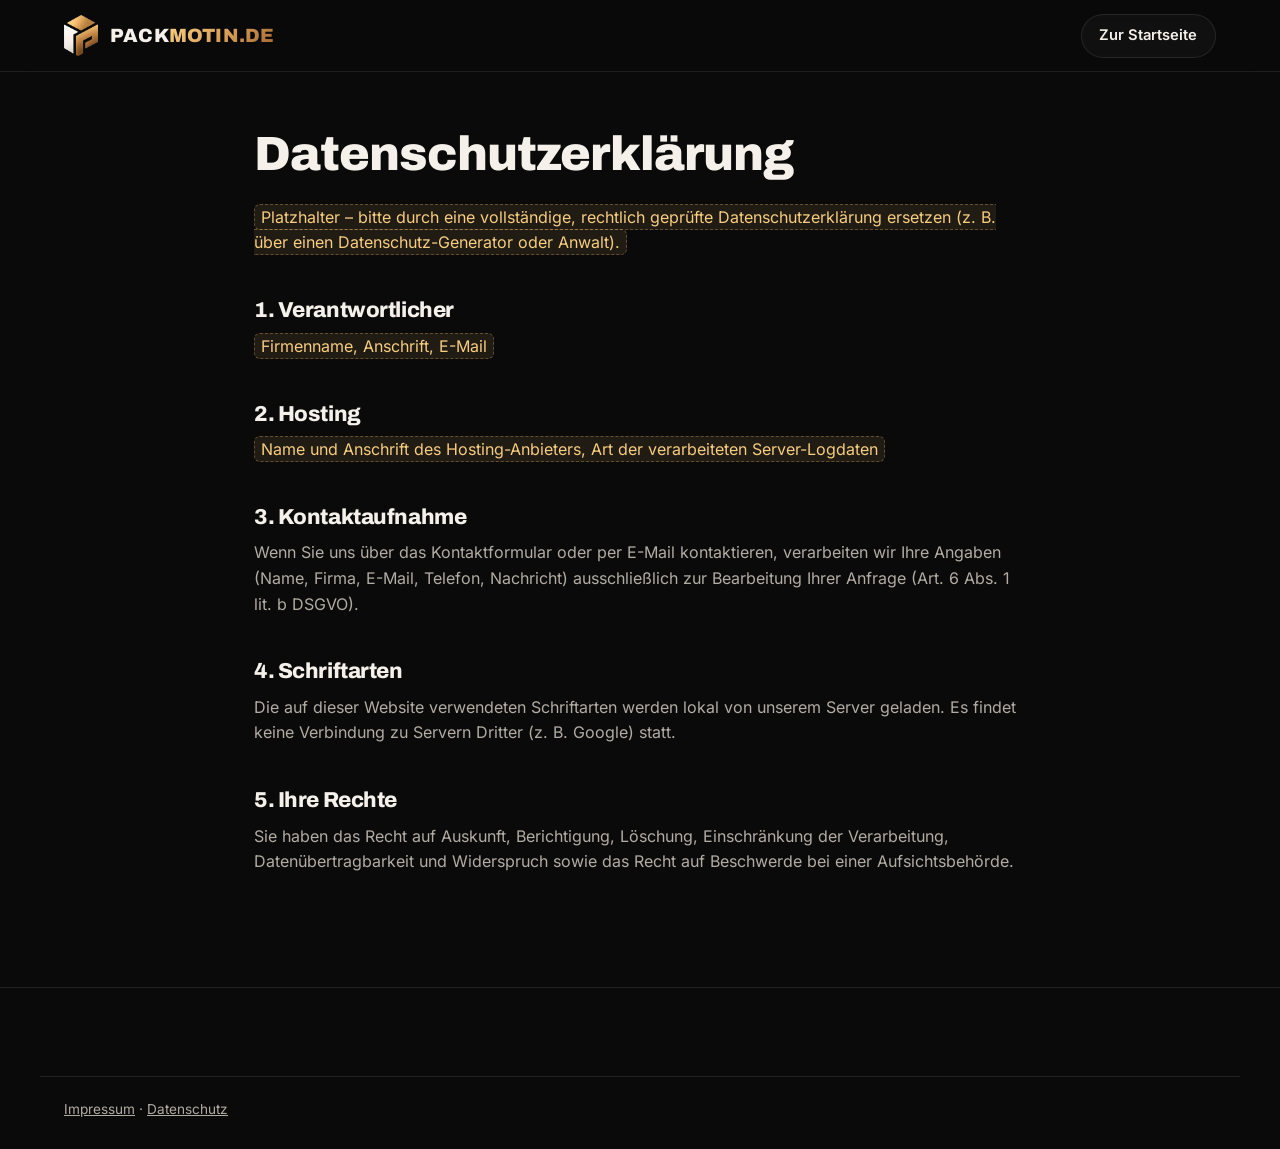
==== datenschutz.html @ b54af782 "Add Packmotin website Static one-page site (HTML/CSS/JS) in the brand's black and gold look: hero, s" ====
<!doctype html>
<html lang="de">
<head>
  <meta charset="utf-8">
  <meta name="viewport" content="width=device-width, initial-scale=1">
  <title>Datenschutz – Packmotin</title>
  <meta name="robots" content="noindex">
  <link rel="icon" type="image/png" href="assets/favicon.png">
  <link rel="stylesheet" href="styles.css">
</head>
<body>
  <header class="site-header scrolled">
    <div class="container header-inner">
      <a class="brand" href="index.html" aria-label="Packmotin – zur Startseite">
        <img src="assets/logo-mark.png" alt="" width="34" height="41">
        <span class="brand-text"><span class="brand-pack">PACK</span><span class="brand-motin">MOTIN.DE</span></span>
      </a>
      <a class="btn btn-ghost btn-sm" href="index.html">Zur Startseite</a>
    </div>
  </header>
  <main class="legal">
    <div class="container narrow">
      <h1>Datenschutzerklärung</h1>
      <p><span class="todo">Platzhalter – bitte durch eine vollständige, rechtlich geprüfte Datenschutzerklärung ersetzen (z.&nbsp;B. über einen Datenschutz-Generator oder Anwalt).</span></p>
      <h2>1. Verantwortlicher</h2>
      <p><span class="todo">Firmenname, Anschrift, E-Mail</span></p>
      <h2>2. Hosting</h2>
      <p><span class="todo">Name und Anschrift des Hosting-Anbieters, Art der verarbeiteten Server-Logdaten</span></p>
      <h2>3. Kontaktaufnahme</h2>
      <p>Wenn Sie uns über das Kontaktformular oder per E-Mail kontaktieren, verarbeiten wir Ihre Angaben (Name, Firma, E-Mail, Telefon, Nachricht) ausschließlich zur Bearbeitung Ihrer Anfrage (Art. 6 Abs. 1 lit. b DSGVO).</p>
      <h2>4. Schriftarten</h2>
      <p>Die auf dieser Website verwendeten Schriftarten werden lokal von unserem Server geladen. Es findet keine Verbindung zu Servern Dritter (z.&nbsp;B. Google) statt.</p>
      <h2>5. Ihre Rechte</h2>
      <p>Sie haben das Recht auf Auskunft, Berichtigung, Löschung, Einschränkung der Verarbeitung, Datenübertragbarkeit und Widerspruch sowie das Recht auf Beschwerde bei einer Aufsichtsbehörde.</p>
    </div>
  </main>
  <footer class="site-footer">
    <div class="container footer-bottom">
      <p><a href="impressum.html">Impressum</a> · <a href="datenschutz.html">Datenschutz</a></p>
    </div>
  </footer>
</body>
</html>
---- styles.css ----
/* Fonts (self-hosted, SIL OFL) */
@font-face {
  font-family: "Archivo";
  font-style: normal;
  font-weight: 100 900;
  font-display: swap;
  src: url("assets/fonts/archivo-latin-wght-normal.woff2") format("woff2-variations");
  unicode-range: U+0000-00FF, U+0131, U+0152-0153, U+02BB-02BC, U+02C6, U+02DA, U+02DC, U+0304, U+0308, U+0329, U+2000-206F, U+20AC, U+2122, U+2191, U+2193, U+2212, U+2215, U+FEFF, U+FFFD;
}
@font-face {
  font-family: "Archivo";
  font-style: normal;
  font-weight: 100 900;
  font-display: swap;
  src: url("assets/fonts/archivo-latin-ext-wght-normal.woff2") format("woff2-variations");
  unicode-range: U+0100-02BA, U+02BD-02C5, U+02C7-02CC, U+02CE-02D7, U+02DD-02FF, U+0304, U+0308, U+0329, U+1D00-1DBF, U+1E00-1E9F, U+1EF2-1EFF, U+2020, U+20A0-20AB, U+20AD-20C0, U+2113, U+2C60-2C7F, U+A720-A7FF;
}
@font-face {
  font-family: "Inter";
  font-style: normal;
  font-weight: 100 900;
  font-display: swap;
  src: url("assets/fonts/inter-latin-wght-normal.woff2") format("woff2-variations");
  unicode-range: U+0000-00FF, U+0131, U+0152-0153, U+02BB-02BC, U+02C6, U+02DA, U+02DC, U+0304, U+0308, U+0329, U+2000-206F, U+20AC, U+2122, U+2191, U+2193, U+2212, U+2215, U+FEFF, U+FFFD;
}
@font-face {
  font-family: "Inter";
  font-style: normal;
  font-weight: 100 900;
  font-display: swap;
  src: url("assets/fonts/inter-latin-ext-wght-normal.woff2") format("woff2-variations");
  unicode-range: U+0100-02BA, U+02BD-02C5, U+02C7-02CC, U+02CE-02D7, U+02DD-02FF, U+0304, U+0308, U+0329, U+1D00-1DBF, U+1E00-1E9F, U+1EF2-1EFF, U+2020, U+20A0-20AB, U+20AD-20C0, U+2113, U+2C60-2C7F, U+A720-A7FF;
}

/* Tokens */
:root {
  color-scheme: dark;
  --bg: #0a0a0a;
  --bg-alt: #110f0d;
  --surface: #171411;
  --surface-2: #1f1b17;
  --border: rgba(255, 255, 255, 0.09);
  --border-strong: rgba(232, 176, 104, 0.35);
  --text: #f5f1ea;
  --muted: #b3aca3;
  --gold-1: #f7cd80;
  --gold-2: #dca35c;
  --gold-3: #a8692f;
  --gold: #e3ab63;
  --gold-gradient: linear-gradient(135deg, var(--gold-1) 0%, var(--gold-2) 48%, var(--gold-3) 100%);
  --on-gold: #140d05;
  --danger: #ff8a7a;
  --radius: 18px;
  --radius-sm: 12px;
  --shadow: 0 24px 60px -24px rgba(0, 0, 0, 0.8);
  --font-head: "Archivo", "Arial Black", system-ui, sans-serif;
  --font-body: "Inter", system-ui, -apple-system, "Segoe UI", Roboto, sans-serif;
  --ease: cubic-bezier(0.2, 0.7, 0.2, 1);
  --header-h: 72px;
}

/* Base */
*, *::before, *::after { box-sizing: border-box; }
html { scroll-behavior: smooth; scroll-padding-top: calc(var(--header-h) + 16px); -webkit-text-size-adjust: 100%; }
body {
  margin: 0;
  background: var(--bg);
  color: var(--text);
  font-family: var(--font-body);
  font-size: 1rem;
  line-height: 1.6;
  -webkit-font-smoothing: antialiased;
  overflow-x: hidden;
}
img { max-width: 100%; height: auto; display: block; }
a { color: inherit; }
h1, h2, h3 { font-family: var(--font-head); line-height: 1.1; margin: 0 0 0.5em; letter-spacing: -0.02em; text-wrap: balance; }
h1 { font-size: clamp(2.6rem, 6.4vw, 5rem); font-weight: 850; }
h2 { font-size: clamp(1.9rem, 4vw, 3rem); font-weight: 800; }
h3 { font-size: 1.2rem; font-weight: 700; letter-spacing: -0.01em; }
p { margin: 0 0 1em; }
:focus-visible { outline: 2px solid var(--gold-1); outline-offset: 3px; border-radius: 6px; }
::selection { background: var(--gold-2); color: var(--on-gold); }

.icon { width: 1.25em; height: 1.25em; fill: none; stroke: currentColor; stroke-width: 2; stroke-linecap: round; stroke-linejoin: round; flex-shrink: 0; }

.container { width: 100%; max-width: 1200px; margin: 0 auto; padding: 0 24px; }
.container.narrow { max-width: 820px; }
@media (max-width: 480px) { .container { padding: 0 16px; } }

.skip-link { position: absolute; left: 16px; top: -48px; z-index: 100; background: var(--gold); color: var(--on-gold); padding: 10px 16px; border-radius: 8px; font-weight: 600; text-decoration: none; transition: top 0.2s; }
.skip-link:focus { top: 12px; }

.gold-text { background: var(--gold-gradient); -webkit-background-clip: text; background-clip: text; color: transparent; }
.eyebrow { font-size: 0.8rem; font-weight: 600; text-transform: uppercase; letter-spacing: 0.22em; color: var(--gold); margin-bottom: 1rem; }

/* Buttons */
.btn {
  display: inline-flex; align-items: center; justify-content: center; gap: 0.55em;
  min-height: 48px; padding: 0 1.5rem; border-radius: 999px;
  font: 600 1rem/1 var(--font-body); text-decoration: none; cursor: pointer;
  border: 1px solid transparent;
  transition: transform 0.2s var(--ease), box-shadow 0.2s var(--ease), background-color 0.2s, border-color 0.2s;
}
.btn .icon { width: 1.1em; height: 1.1em; transition: transform 0.2s var(--ease); }
.btn:hover .icon { transform: translateX(3px); }
.btn-gold { background: var(--gold-gradient); color: var(--on-gold); box-shadow: 0 10px 30px -12px rgba(227, 171, 99, 0.65); }
.btn-gold:hover { transform: translateY(-2px); box-shadow: 0 16px 36px -12px rgba(227, 171, 99, 0.8); }
.btn-gold:active { transform: translateY(0); }
.btn-ghost { border-color: var(--border); color: var(--text); background: rgba(255, 255, 255, 0.03); }
.btn-ghost:hover { border-color: var(--border-strong); background: rgba(255, 255, 255, 0.06); }
.btn-sm { min-height: 44px; padding: 0 1.1rem; font-size: 0.92rem; }
.btn-block { width: 100%; }

/* Header */
.site-header {
  position: fixed; inset: 0 0 auto 0; z-index: 50; height: var(--header-h);
  transition: background-color 0.3s, border-color 0.3s, backdrop-filter 0.3s;
  border-bottom: 1px solid transparent;
}
.site-header.scrolled { background: rgba(10, 10, 10, 0.78); backdrop-filter: blur(14px); -webkit-backdrop-filter: blur(14px); border-bottom-color: var(--border); }
.header-inner { height: 100%; display: flex; align-items: center; justify-content: space-between; gap: 24px; }
.brand { display: inline-flex; align-items: center; gap: 12px; text-decoration: none; }
.brand img { width: 34px; height: auto; }
.brand-text { font: 850 1.2rem/1 var(--font-head); letter-spacing: 0.01em; }
.brand-pack { color: var(--text); }
.brand-motin { background: var(--gold-gradient); -webkit-background-clip: text; background-clip: text; color: transparent; }
.nav { display: flex; align-items: center; gap: 28px; }
.nav a:not(.btn) { color: var(--muted); text-decoration: none; font-weight: 500; font-size: 0.95rem; transition: color 0.2s; padding: 10px 0; }
.nav a:not(.btn):hover { color: var(--text); }
.nav-toggle { display: none; width: 44px; height: 44px; border-radius: 12px; border: 1px solid var(--border); background: rgba(255, 255, 255, 0.04); color: var(--text); cursor: pointer; align-items: center; justify-content: center; }

@media (max-width: 900px) {
  .nav-toggle { display: inline-flex; }
  .nav {
    position: fixed; top: var(--header-h); left: 0; right: 0;
    flex-direction: column; align-items: stretch; gap: 4px;
    padding: 16px; background: rgba(10, 10, 10, 0.97); border-bottom: 1px solid var(--border);
    transform: translateY(-8px); opacity: 0; visibility: hidden;
    transition: opacity 0.2s, transform 0.2s var(--ease), visibility 0.2s;
  }
  .nav.open { transform: none; opacity: 1; visibility: visible; }
  .nav a:not(.btn) { padding: 14px 8px; font-size: 1.05rem; border-bottom: 1px solid var(--border); }
  .nav-cta { margin-top: 12px; }
  .site-header:has(.nav.open) { background: rgba(10, 10, 10, 0.97); }
}

/* Hero */
.hero { position: relative; padding: calc(var(--header-h) + 64px) 0 96px; overflow: hidden; }
.hero-glow {
  position: absolute; inset: -20% -10% auto auto; width: 70vw; height: 70vw; max-width: 900px; max-height: 900px;
  background: radial-gradient(closest-side, rgba(227, 171, 99, 0.22), rgba(227, 171, 99, 0.05) 60%, transparent 75%);
  pointer-events: none;
}
.hero::after {
  content: ""; position: absolute; inset: 0; pointer-events: none;
  background-image: linear-gradient(rgba(255,255,255,0.03) 1px, transparent 1px), linear-gradient(90deg, rgba(255,255,255,0.03) 1px, transparent 1px);
  background-size: 56px 56px;
  mask-image: radial-gradient(ellipse at 70% 40%, #000 0%, transparent 65%);
  -webkit-mask-image: radial-gradient(ellipse at 70% 40%, #000 0%, transparent 65%);
}
.hero-grid { position: relative; z-index: 1; display: grid; grid-template-columns: 1.1fr 0.9fr; gap: 48px; align-items: center; }
.lead { font-size: clamp(1.05rem, 1.6vw, 1.2rem); color: var(--muted); max-width: 36em; }
.hero-actions { display: flex; flex-wrap: wrap; gap: 12px; margin: 32px 0 28px; }
.hero-points { list-style: none; padding: 0; margin: 0; display: flex; flex-wrap: wrap; gap: 10px 24px; color: var(--muted); font-size: 0.95rem; }
.hero-points li { display: inline-flex; align-items: center; gap: 8px; }
.hero-points .icon { color: var(--gold); width: 1.1em; height: 1.1em; }

.hero-visual { position: relative; display: grid; place-items: center end; min-height: 460px; }
.hero-mark { width: min(78%, 360px); filter: drop-shadow(0 30px 60px rgba(227, 171, 99, 0.25)); animation: float 7s ease-in-out infinite; }
@keyframes float { 0%, 100% { transform: translateY(0); } 50% { transform: translateY(-14px); } }

.order-card {
  position: absolute; left: -24px; bottom: -12px; width: min(320px, 92%);
  background: rgba(23, 20, 17, 0.82); backdrop-filter: blur(16px); -webkit-backdrop-filter: blur(16px);
  border: 1px solid var(--border); border-radius: var(--radius); padding: 18px 20px; box-shadow: var(--shadow);
}
.order-head { display: flex; align-items: center; gap: 8px; margin-bottom: 14px; font-size: 0.9rem; }
.order-label { color: var(--muted); }
.order-id { font-weight: 700; }
.status-pill { margin-left: auto; font-size: 0.75rem; font-weight: 600; padding: 4px 10px; border-radius: 999px; background: rgba(227, 171, 99, 0.14); color: var(--gold-1); border: 1px solid var(--border-strong); }
.order-steps { list-style: none; margin: 0; padding: 0; display: grid; gap: 10px; font-size: 0.9rem; }
.order-steps li { display: flex; align-items: center; gap: 10px; color: var(--muted); }
.order-steps li.done { color: var(--text); }
.order-steps .dot { width: 22px; height: 22px; border-radius: 50%; display: grid; place-items: center; border: 1.5px solid var(--border); flex-shrink: 0; }
.order-steps .done .dot { background: var(--gold-gradient); border-color: transparent; color: var(--on-gold); }
.order-steps .done .dot .icon { width: 13px; height: 13px; stroke-width: 3; }
.order-steps .active { color: var(--gold-1); font-weight: 500; }
.order-steps .active .dot { border-color: var(--gold); position: relative; }
.order-steps .active .dot::after { content: ""; width: 8px; height: 8px; border-radius: 50%; background: var(--gold); animation: pulse 1.8s ease-out infinite; }
@keyframes pulse { 0% { box-shadow: 0 0 0 0 rgba(227, 171, 99, 0.6); } 100% { box-shadow: 0 0 0 10px rgba(227, 171, 99, 0); } }

@media (max-width: 900px) {
  .hero { padding-top: calc(var(--header-h) + 40px); padding-bottom: 72px; }
  .hero-grid { grid-template-columns: 1fr; }
  .hero-visual { min-height: 0; place-items: center; gap: 28px; }
  .hero-mark { width: min(60%, 260px); }
  .order-card { position: relative; left: auto; bottom: auto; width: 100%; max-width: 360px; }
}

/* Strip */
.strip { border-block: 1px solid var(--border); background: var(--bg-alt); }
.strip-grid { display: grid; grid-template-columns: repeat(4, 1fr); }
.strip-item { display: flex; gap: 14px; align-items: flex-start; padding: 28px 20px; }
.strip-item + .strip-item { border-left: 1px solid var(--border); }
.strip-item .icon { color: var(--gold); width: 26px; height: 26px; margin-top: 2px; }
.strip-item strong { display: block; font-family: var(--font-head); font-size: 1.02rem; margin-bottom: 2px; }
.strip-item span { color: var(--muted); font-size: 0.9rem; line-height: 1.45; display: block; }
@media (max-width: 900px) {
  .strip-grid { grid-template-columns: 1fr 1fr; }
  .strip-item:nth-child(3) { border-left: 0; }
  .strip-item:nth-child(n+3) { border-top: 1px solid var(--border); }
}
@media (max-width: 560px) {
  .strip-grid { grid-template-columns: 1fr; }
  .strip-item + .strip-item { border-left: 0; border-top: 1px solid var(--border); }
  .strip-item { padding: 20px 4px; }
}

/* Sections */
.section { padding: 112px 0; position: relative; }
.section-alt { background: var(--bg-alt); }
.section-head { max-width: 720px; margin-bottom: 56px; }
.section-lead { color: var(--muted); font-size: 1.1rem; }
@media (max-width: 700px) { .section { padding: 80px 0; } .section-head { margin-bottom: 40px; } }

/* Cards */
.cards { display: grid; grid-template-columns: repeat(3, 1fr); gap: 20px; }
.card {
  position: relative; padding: 32px 28px; border-radius: var(--radius);
  background: linear-gradient(180deg, var(--surface) 0%, rgba(23, 20, 17, 0.6) 100%);
  border: 1px solid var(--border);
  transition: transform 0.25s var(--ease), border-color 0.25s, box-shadow 0.25s;
}
.card:hover { transform: translateY(-4px); border-color: var(--border-strong); box-shadow: var(--shadow); }
.card p { color: var(--muted); margin: 0; }
.card-icon { width: 52px; height: 52px; border-radius: 14px; display: grid; place-items: center; margin-bottom: 22px; background: rgba(227, 171, 99, 0.1); border: 1px solid var(--border-strong); color: var(--gold-1); }
.card-icon .icon { width: 24px; height: 24px; }
.card-highlight { background: linear-gradient(160deg, rgba(227, 171, 99, 0.16), rgba(23, 20, 17, 0.9) 55%); border-color: var(--border-strong); }
.card-link { display: inline-flex; align-items: center; gap: 6px; margin-top: 18px; color: var(--gold-1); font-weight: 600; text-decoration: none; padding: 6px 0; }
.card-link .icon { width: 1em; height: 1em; transition: transform 0.2s var(--ease); }
.card-link:hover .icon { transform: translateX(3px); }
@media (max-width: 960px) { .cards { grid-template-columns: 1fr 1fr; } }
@media (max-width: 620px) { .cards { grid-template-columns: 1fr; } .card { padding: 26px 22px; } }

/* Split */
.split { display: grid; grid-template-columns: 1fr 1fr; gap: 64px; align-items: center; }
.checklist { list-style: none; padding: 0; margin: 8px 0 32px; display: grid; gap: 14px; }
.checklist li { display: flex; gap: 12px; align-items: flex-start; }
.checklist .icon { color: var(--on-gold); background: var(--gold-gradient); border-radius: 50%; padding: 4px; width: 24px; height: 24px; stroke-width: 3; margin-top: 1px; }
@media (max-width: 900px) { .split { grid-template-columns: 1fr; gap: 48px; } }

.content-tiles { display: grid; grid-template-columns: 1fr 1fr; grid-auto-rows: 170px; gap: 16px; }
.tile {
  border-radius: var(--radius); border: 1px solid var(--border); padding: 22px;
  display: flex; flex-direction: column; justify-content: space-between;
  background: var(--surface); font-family: var(--font-head); font-weight: 700; font-size: 1.1rem;
  transition: transform 0.3s var(--ease), border-color 0.3s;
}
.tile:hover { transform: translateY(-4px); border-color: var(--border-strong); }
.tile .icon { width: 30px; height: 30px; color: var(--gold-1); }
.tile-a { grid-row: span 2; background: radial-gradient(circle at 30% 20%, rgba(247, 205, 128, 0.28), transparent 60%), var(--surface); }
.tile-b { background: linear-gradient(140deg, var(--surface-2), var(--surface)); }
.tile-c { background: var(--gold-gradient); color: var(--on-gold); border-color: transparent; }
.tile-c .icon { color: var(--on-gold); }
.tile-d { grid-column: span 2; flex-direction: row; align-items: center; justify-content: flex-start; gap: 14px; }
@media (max-width: 480px) { .content-tiles { grid-auto-rows: 130px; } .tile { padding: 18px; font-size: 1rem; } }

/* Steps */
.steps { list-style: none; padding: 0; margin: 0; display: grid; grid-template-columns: repeat(4, 1fr); gap: 20px; counter-reset: none; }
.step { position: relative; padding: 28px 24px 24px; border-radius: var(--radius); border: 1px solid var(--border); background: var(--surface); }
.step p { color: var(--muted); margin: 0; font-size: 0.97rem; }
.step-num { display: block; font: 850 2.6rem/1 var(--font-head); margin-bottom: 18px; background: var(--gold-gradient); -webkit-background-clip: text; background-clip: text; color: transparent; }
.step:not(:last-child)::after {
  content: ""; position: absolute; top: 50px; right: -21px; width: 22px; height: 1px;
  background: linear-gradient(90deg, var(--gold), transparent);
}
@media (max-width: 960px) { .steps { grid-template-columns: 1fr 1fr; } .step::after { display: none; } }
@media (max-width: 560px) { .steps { grid-template-columns: 1fr; } }

/* Audience */
.audience { display: grid; grid-template-columns: repeat(3, 1fr); gap: 20px; }
.audience-item { padding: 32px 28px; border-radius: var(--radius); border: 1px solid var(--border); background: var(--bg); border-top: 3px solid var(--gold); }
.audience-item p { color: var(--muted); margin: 0; }
@media (max-width: 860px) { .audience { grid-template-columns: 1fr; } }

/* FAQ */
.faq { display: grid; gap: 12px; }
.faq details { border: 1px solid var(--border); border-radius: var(--radius-sm); background: var(--surface); transition: border-color 0.2s; }
.faq details[open] { border-color: var(--border-strong); }
.faq summary {
  list-style: none; cursor: pointer; display: flex; justify-content: space-between; align-items: center; gap: 16px;
  padding: 20px 22px; font-weight: 600; font-size: 1.05rem; min-height: 44px;
}
.faq summary::-webkit-details-marker { display: none; }
.faq summary .icon { color: var(--gold); transition: transform 0.25s var(--ease); }
.faq details[open] summary .icon { transform: rotate(180deg); }
.faq details p { padding: 0 22px 20px; margin: 0; color: var(--muted); }

/* Contact */
.section-cta { background: radial-gradient(ellipse at 15% 0%, rgba(227, 171, 99, 0.14), transparent 55%), var(--bg-alt); border-top: 1px solid var(--border); }
.contact-list { list-style: none; padding: 0; margin: 24px 0 0; display: grid; gap: 14px; }
.contact-list li { display: flex; align-items: center; gap: 12px; color: var(--muted); }
.contact-list .icon { color: var(--gold); }
.contact-list a { color: var(--text); text-decoration: none; border-bottom: 1px solid var(--border-strong); }
.contact-list a:hover { color: var(--gold-1); }

.contact-form { background: var(--surface); border: 1px solid var(--border); border-radius: 24px; padding: 32px; box-shadow: var(--shadow); display: grid; gap: 18px; }
.field-row { display: grid; grid-template-columns: 1fr 1fr; gap: 18px; }
.field { display: grid; gap: 8px; border: 0; padding: 0; margin: 0; min-width: 0; }
.field label, .field legend { font-size: 0.9rem; font-weight: 500; color: var(--text); padding: 0; margin-bottom: 8px; }
.field label { margin-bottom: 0; }
input[type="text"], input[type="email"], input[type="tel"], textarea {
  width: 100%; font: inherit; font-size: 1rem; color: var(--text);
  background: var(--bg); border: 1px solid var(--border); border-radius: var(--radius-sm);
  padding: 12px 14px; min-height: 48px; transition: border-color 0.2s, box-shadow 0.2s;
}
textarea { resize: vertical; min-height: 120px; }
input::placeholder, textarea::placeholder { color: #8a837b; }
input:focus, textarea:focus { outline: none; border-color: var(--gold); box-shadow: 0 0 0 3px rgba(227, 171, 99, 0.2); }
[aria-invalid="true"] { border-color: var(--danger) !important; }
.chips { display: flex; flex-wrap: wrap; gap: 10px; }
.chip { position: relative; cursor: pointer; }
.chip input { position: absolute; opacity: 0; inset: 0; cursor: pointer; }
.chip span { display: inline-flex; align-items: center; min-height: 44px; padding: 0 16px; border-radius: 999px; border: 1px solid var(--border); background: var(--bg); color: var(--muted); font-size: 0.92rem; transition: all 0.2s; }
.chip input:checked + span { background: rgba(227, 171, 99, 0.14); border-color: var(--gold); color: var(--gold-1); }
.chip input:focus-visible + span { outline: 2px solid var(--gold-1); outline-offset: 2px; }
.consent { display: flex; gap: 12px; align-items: flex-start; font-size: 0.88rem; color: var(--muted); cursor: pointer; }
.consent input { width: 20px; height: 20px; margin: 2px 0 0; accent-color: var(--gold); flex-shrink: 0; cursor: pointer; }
.consent a { color: var(--gold-1); }
.form-error { color: var(--danger); margin: 0; font-size: 0.92rem; }
.form-note { margin: 0; font-size: 0.82rem; color: var(--muted); text-align: center; }
@media (max-width: 560px) { .field-row { grid-template-columns: 1fr; } .contact-form { padding: 22px 18px; } }

/* Footer */
.site-footer { border-top: 1px solid var(--border); padding: 56px 0 28px; }
.footer-grid { display: flex; justify-content: space-between; align-items: flex-start; gap: 32px; flex-wrap: wrap; }
.footer-logo { width: 220px; height: auto; margin-bottom: 14px; }
.footer-tag { color: var(--muted); margin: 0; max-width: 32ch; }
.footer-nav { display: flex; flex-wrap: wrap; gap: 6px 24px; }
.footer-nav a { color: var(--muted); text-decoration: none; padding: 10px 0; }
.footer-nav a:hover { color: var(--text); }
.footer-bottom { margin-top: 32px; padding-top: 22px; border-top: 1px solid var(--border); color: var(--muted); font-size: 0.85rem; }
.footer-bottom p { margin: 0; }

/* Legal pages */
.legal { padding: calc(var(--header-h) + 56px) 0 96px; }
.legal h1 { font-size: clamp(2rem, 5vw, 3rem); }
.legal h2 { font-size: 1.35rem; margin-top: 2em; }
.legal p, .legal li { color: var(--muted); }
.legal .todo { color: var(--gold-1); background: rgba(227, 171, 99, 0.1); border: 1px dashed var(--border-strong); padding: 2px 6px; border-radius: 6px; }

/* Reveal on scroll */
.js .reveal { opacity: 0; transform: translateY(18px); transition: opacity 0.7s var(--ease), transform 0.7s var(--ease); }
.js .reveal.in { opacity: 1; transform: none; }

@media (prefers-reduced-motion: reduce) {
  html { scroll-behavior: auto; }
  *, *::before, *::after { animation: none !important; transition-duration: 0.01ms !important; }
  .js .reveal { opacity: 1; transform: none; }
}
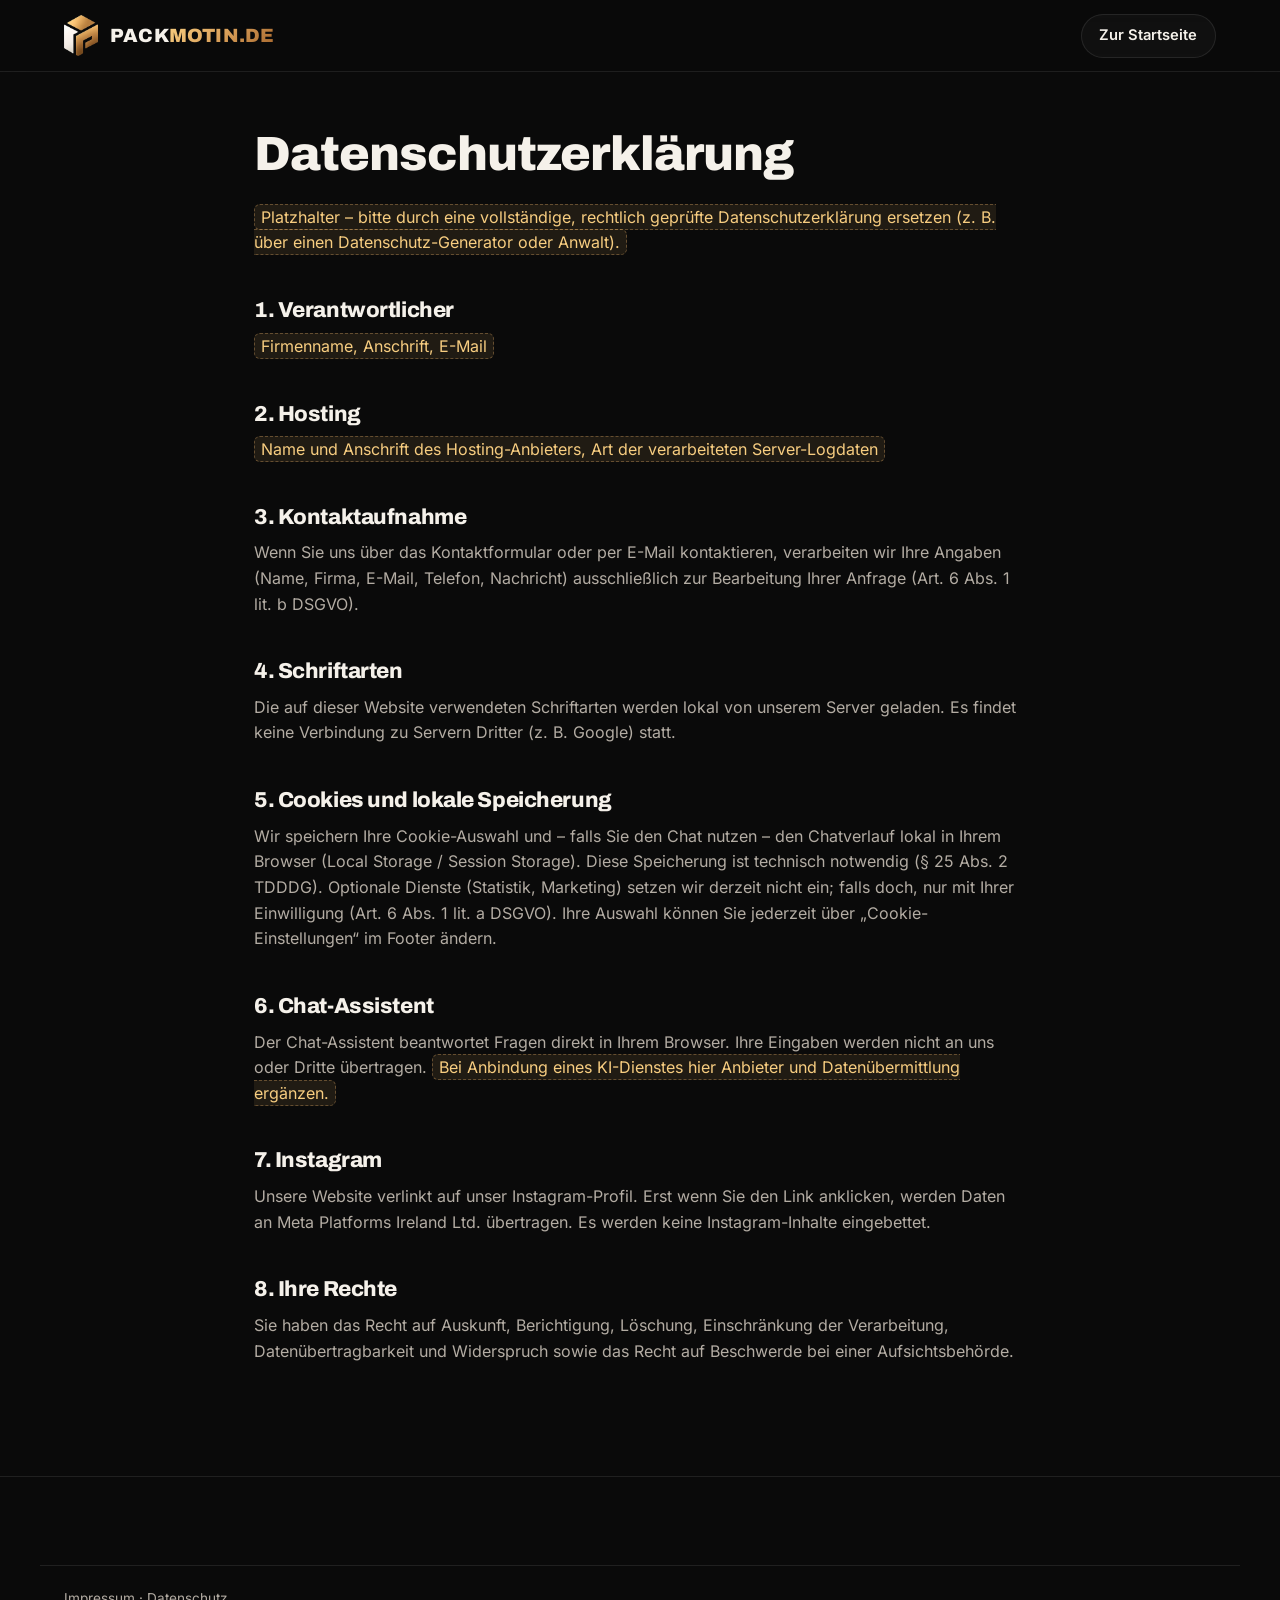
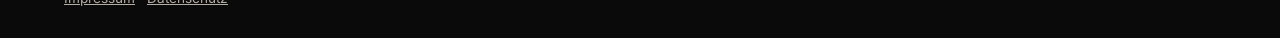
==== commit 510c667e: "Add phone, Instagram, cookie banner and chat assistant - Phone 0177 7578761 and Instagram @packmotin" ====
--- a/datenschutz.html
+++ b/datenschutz.html
@@ -30,7 +30,13 @@
       <p>Wenn Sie uns über das Kontaktformular oder per E-Mail kontaktieren, verarbeiten wir Ihre Angaben (Name, Firma, E-Mail, Telefon, Nachricht) ausschließlich zur Bearbeitung Ihrer Anfrage (Art. 6 Abs. 1 lit. b DSGVO).</p>
       <h2>4. Schriftarten</h2>
       <p>Die auf dieser Website verwendeten Schriftarten werden lokal von unserem Server geladen. Es findet keine Verbindung zu Servern Dritter (z.&nbsp;B. Google) statt.</p>
-      <h2>5. Ihre Rechte</h2>
+      <h2>5. Cookies und lokale Speicherung</h2>
+      <p>Wir speichern Ihre Cookie-Auswahl und – falls Sie den Chat nutzen – den Chatverlauf lokal in Ihrem Browser (Local Storage / Session Storage). Diese Speicherung ist technisch notwendig (§ 25 Abs. 2 TDDDG). Optionale Dienste (Statistik, Marketing) setzen wir derzeit nicht ein; falls doch, nur mit Ihrer Einwilligung (Art. 6 Abs. 1 lit. a DSGVO). Ihre Auswahl können Sie jederzeit über „Cookie-Einstellungen“ im Footer ändern.</p>
+      <h2>6. Chat-Assistent</h2>
+      <p>Der Chat-Assistent beantwortet Fragen direkt in Ihrem Browser. Ihre Eingaben werden nicht an uns oder Dritte übertragen. <span class="todo">Bei Anbindung eines KI-Dienstes hier Anbieter und Datenübermittlung ergänzen.</span></p>
+      <h2>7. Instagram</h2>
+      <p>Unsere Website verlinkt auf unser Instagram-Profil. Erst wenn Sie den Link anklicken, werden Daten an Meta Platforms Ireland Ltd. übertragen. Es werden keine Instagram-Inhalte eingebettet.</p>
+      <h2>8. Ihre Rechte</h2>
       <p>Sie haben das Recht auf Auskunft, Berichtigung, Löschung, Einschränkung der Verarbeitung, Datenübertragbarkeit und Widerspruch sowie das Recht auf Beschwerde bei einer Aufsichtsbehörde.</p>
     </div>
   </main>
--- a/styles.css
+++ b/styles.css
@@ -73,6 +73,7 @@
   overflow-x: hidden;
 }
 img { max-width: 100%; height: auto; display: block; }
+[hidden] { display: none !important; }
 a { color: inherit; }
 h1, h2, h3 { font-family: var(--font-head); line-height: 1.1; margin: 0 0 0.5em; letter-spacing: -0.02em; text-wrap: balance; }
 h1 { font-size: clamp(2.6rem, 6.4vw, 5rem); font-weight: 850; }
@@ -128,6 +129,7 @@
 .nav { display: flex; align-items: center; gap: 28px; }
 .nav a:not(.btn) { color: var(--muted); text-decoration: none; font-weight: 500; font-size: 0.95rem; transition: color 0.2s; padding: 10px 0; }
 .nav a:not(.btn):hover { color: var(--text); }
+.nav-check { position: absolute; width: 1px; height: 1px; opacity: 0; pointer-events: none; }
 .nav-toggle { display: none; width: 44px; height: 44px; border-radius: 12px; border: 1px solid var(--border); background: rgba(255, 255, 255, 0.04); color: var(--text); cursor: pointer; align-items: center; justify-content: center; }
 
 @media (max-width: 900px) {
@@ -135,14 +137,14 @@
   .nav {
     position: fixed; top: var(--header-h); left: 0; right: 0;
     flex-direction: column; align-items: stretch; gap: 4px;
-    padding: 16px; background: rgba(10, 10, 10, 0.97); border-bottom: 1px solid var(--border);
+    padding: 16px; background: var(--bg); border-bottom: 1px solid var(--border); box-shadow: 0 30px 60px -20px rgba(0, 0, 0, 0.9);
     transform: translateY(-8px); opacity: 0; visibility: hidden;
     transition: opacity 0.2s, transform 0.2s var(--ease), visibility 0.2s;
   }
-  .nav.open { transform: none; opacity: 1; visibility: visible; }
+  .nav.open, .nav-check:checked ~ .nav { transform: none; opacity: 1; visibility: visible; }
   .nav a:not(.btn) { padding: 14px 8px; font-size: 1.05rem; border-bottom: 1px solid var(--border); }
   .nav-cta { margin-top: 12px; }
-  .site-header:has(.nav.open) { background: rgba(10, 10, 10, 0.97); }
+  .site-header:has(.nav-check:checked), .site-header:has(.nav.open) { background: rgba(10, 10, 10, 0.97); }
 }
 
 /* Hero */
@@ -343,6 +345,85 @@
 .footer-bottom { margin-top: 32px; padding-top: 22px; border-top: 1px solid var(--border); color: var(--muted); font-size: 0.85rem; }
 .footer-bottom p { margin: 0; }
 
+.footer-social { display: flex; gap: 10px; margin-top: 18px; }
+.footer-social a { width: 44px; height: 44px; display: grid; place-items: center; border-radius: 12px; border: 1px solid var(--border); color: var(--muted); transition: color 0.2s, border-color 0.2s; }
+.footer-social a:hover { color: var(--gold-1); border-color: var(--border-strong); }
+.link-btn { background: none; border: 0; padding: 10px 0; font: inherit; color: var(--muted); cursor: pointer; text-decoration: underline; text-underline-offset: 3px; }
+.link-btn:hover { color: var(--text); }
+.faq details p a { color: var(--gold-1); }
+.sr-only { position: absolute; width: 1px; height: 1px; padding: 0; margin: -1px; overflow: hidden; clip: rect(0, 0, 0, 0); white-space: nowrap; border: 0; }
+
+/* Cookie banner */
+.cookie {
+  position: fixed; left: 24px; bottom: 24px; z-index: 80; width: min(440px, calc(100% - 32px));
+  background: rgba(23, 20, 17, 0.97); backdrop-filter: blur(16px); -webkit-backdrop-filter: blur(16px);
+  border: 1px solid var(--border-strong); border-radius: var(--radius); padding: 22px; box-shadow: var(--shadow);
+}
+.cookie[hidden] { display: none; }
+.cookie-head { display: flex; align-items: center; gap: 10px; margin-bottom: 8px; }
+.cookie-head .icon { color: var(--gold-1); width: 24px; height: 24px; }
+.cookie h2 { font-size: 1.1rem; margin: 0; }
+.cookie p { color: var(--muted); font-size: 0.9rem; margin-bottom: 14px; }
+.cookie p a { color: var(--gold-1); }
+.cookie-options { display: grid; gap: 10px; margin-bottom: 16px; }
+.cookie-options[hidden] { display: none; }
+.cookie-opt { display: flex; gap: 12px; align-items: flex-start; padding: 12px; border: 1px solid var(--border); border-radius: var(--radius-sm); cursor: pointer; font-size: 0.85rem; color: var(--muted); }
+.cookie-opt input { width: 20px; height: 20px; margin: 1px 0 0; accent-color: var(--gold); flex-shrink: 0; }
+.cookie-opt strong { display: block; color: var(--text); font-size: 0.92rem; }
+.cookie-actions { display: flex; flex-wrap: wrap; gap: 8px 10px; align-items: center; }
+@media (max-width: 560px) {
+  .cookie { left: 16px; right: 16px; bottom: 16px; width: auto; padding: 18px; }
+  .cookie-actions .btn { flex: 1 1 auto; }
+}
+
+/* Chatbot */
+.chat-launcher {
+  position: fixed; right: 24px; bottom: 24px; z-index: 70; width: 60px; height: 60px; border-radius: 50%;
+  border: 0; cursor: pointer; display: grid; place-items: center;
+  background: var(--gold-gradient); color: var(--on-gold); box-shadow: 0 14px 34px -10px rgba(227, 171, 99, 0.7);
+  transition: transform 0.2s var(--ease);
+}
+.chat-launcher:hover { transform: scale(1.06); }
+.chat-launcher .icon { width: 26px; height: 26px; }
+.chat-launcher .icon-close, .chat-launcher[aria-expanded="true"] .icon-open { display: none; }
+.chat-launcher[aria-expanded="true"] .icon-close { display: block; }
+.cookie-open .chat-launcher { display: none; }
+.chat {
+  position: fixed; right: 24px; bottom: 96px; z-index: 75; width: min(380px, calc(100% - 32px)); height: min(560px, calc(100dvh - 130px));
+  display: flex; flex-direction: column; overflow: hidden;
+  background: var(--surface); border: 1px solid var(--border-strong); border-radius: 22px; box-shadow: var(--shadow);
+}
+.chat[hidden] { display: none; }
+.chat-head { display: flex; align-items: center; gap: 12px; padding: 14px 16px; border-bottom: 1px solid var(--border); background: linear-gradient(160deg, rgba(227, 171, 99, 0.14), transparent 70%); }
+.chat-head strong { display: block; font-family: var(--font-head); font-size: 1rem; }
+.chat-status { display: block; font-size: 0.8rem; color: var(--muted); }
+.chat-avatar { width: 40px; height: 40px; border-radius: 12px; display: grid; place-items: center; background: var(--gold-gradient); color: var(--on-gold); flex-shrink: 0; }
+.chat-close { margin-left: auto; width: 44px; height: 44px; border-radius: 12px; border: 0; background: transparent; color: var(--muted); cursor: pointer; display: grid; place-items: center; }
+.chat-close:hover { color: var(--text); background: rgba(255, 255, 255, 0.05); }
+.chat-log { flex: 1; overflow-y: auto; padding: 16px; display: flex; flex-direction: column; gap: 10px; overscroll-behavior: contain; }
+.msg { max-width: 86%; padding: 10px 14px; border-radius: 16px; font-size: 0.93rem; line-height: 1.5; white-space: pre-line; overflow-wrap: anywhere; }
+.msg a { color: var(--gold-1); }
+.msg-bot { background: var(--surface-2); border: 1px solid var(--border); border-bottom-left-radius: 6px; align-self: flex-start; }
+.msg-user { background: var(--gold-gradient); color: var(--on-gold); border-bottom-right-radius: 6px; align-self: flex-end; }
+.msg-typing { display: inline-flex; gap: 4px; }
+.msg-typing span { width: 6px; height: 6px; border-radius: 50%; background: var(--muted); animation: blink 1.2s infinite; }
+.msg-typing span:nth-child(2) { animation-delay: 0.2s; }
+.msg-typing span:nth-child(3) { animation-delay: 0.4s; }
+@keyframes blink { 0%, 80%, 100% { opacity: 0.3; } 40% { opacity: 1; } }
+.chat-suggest { display: flex; gap: 8px; padding: 0 16px 10px; overflow-x: auto; scrollbar-width: none; }
+.chat-suggest:empty { display: none; }
+.chat-suggest button { flex-shrink: 0; min-height: 36px; padding: 0 12px; border-radius: 999px; border: 1px solid var(--border-strong); background: rgba(227, 171, 99, 0.08); color: var(--gold-1); font: 500 0.82rem var(--font-body); cursor: pointer; }
+.chat-suggest button:hover { background: rgba(227, 171, 99, 0.16); }
+.chat-form { display: flex; gap: 8px; padding: 12px; border-top: 1px solid var(--border); }
+.chat-form input { flex: 1; min-height: 46px; padding: 0 14px; font: inherit; font-size: 1rem; color: var(--text); background: var(--bg); border: 1px solid var(--border); border-radius: 999px; }
+.chat-form input:focus { outline: none; border-color: var(--gold); box-shadow: 0 0 0 3px rgba(227, 171, 99, 0.2); }
+.chat-form button { width: 46px; height: 46px; border-radius: 50%; border: 0; cursor: pointer; display: grid; place-items: center; background: var(--gold-gradient); color: var(--on-gold); flex-shrink: 0; }
+@media (max-width: 560px) {
+  .chat-launcher { right: 16px; bottom: 16px; width: 56px; height: 56px; }
+  .chat { right: 0; left: 0; bottom: 0; width: 100%; height: min(85dvh, 640px); border-radius: 22px 22px 0 0; border-bottom: 0; }
+  .chat-open .chat-launcher { display: none; }
+}
+
 /* Legal pages */
 .legal { padding: calc(var(--header-h) + 56px) 0 96px; }
 .legal h1 { font-size: clamp(2rem, 5vw, 3rem); }
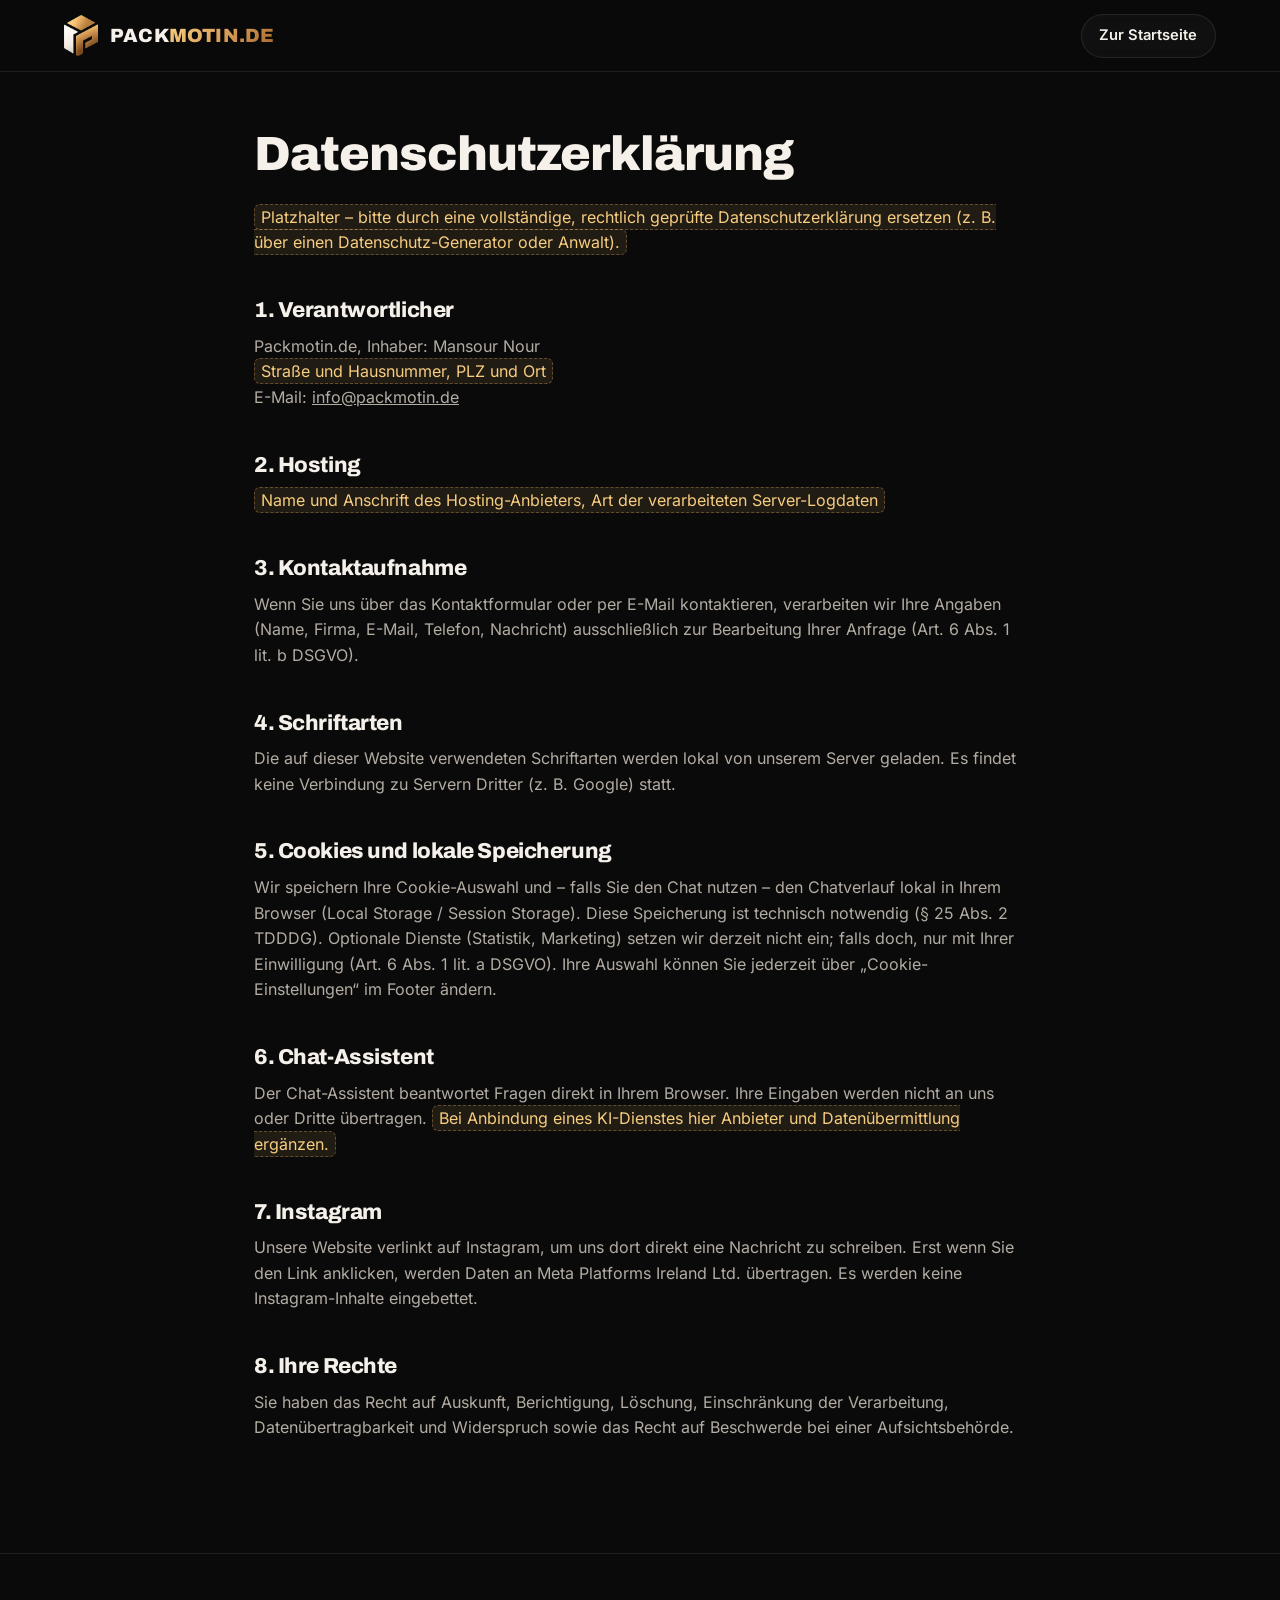
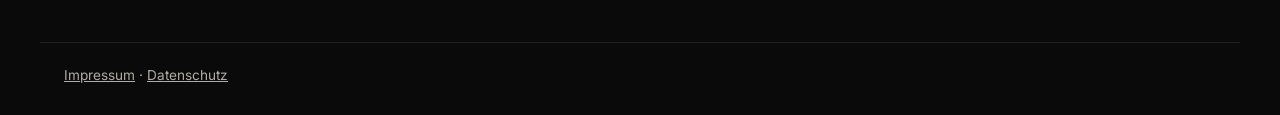
==== commit 619576af: "Open Instagram chat and email directly, add owner to Impressum - Instagram links open the direct-mes" ====
--- a/datenschutz.html
+++ b/datenschutz.html
@@ -23,7 +23,9 @@
       <h1>Datenschutzerklärung</h1>
       <p><span class="todo">Platzhalter – bitte durch eine vollständige, rechtlich geprüfte Datenschutzerklärung ersetzen (z.&nbsp;B. über einen Datenschutz-Generator oder Anwalt).</span></p>
       <h2>1. Verantwortlicher</h2>
-      <p><span class="todo">Firmenname, Anschrift, E-Mail</span></p>
+      <p>Packmotin.de, Inhaber: Mansour Nour<br>
+      <span class="todo">Straße und Hausnummer, PLZ und Ort</span><br>
+      E-Mail: <a href="mailto:info@packmotin.de?subject=Anfrage%20%C3%BCber%20packmotin.de">info@packmotin.de</a></p>
       <h2>2. Hosting</h2>
       <p><span class="todo">Name und Anschrift des Hosting-Anbieters, Art der verarbeiteten Server-Logdaten</span></p>
       <h2>3. Kontaktaufnahme</h2>
@@ -35,7 +37,7 @@
       <h2>6. Chat-Assistent</h2>
       <p>Der Chat-Assistent beantwortet Fragen direkt in Ihrem Browser. Ihre Eingaben werden nicht an uns oder Dritte übertragen. <span class="todo">Bei Anbindung eines KI-Dienstes hier Anbieter und Datenübermittlung ergänzen.</span></p>
       <h2>7. Instagram</h2>
-      <p>Unsere Website verlinkt auf unser Instagram-Profil. Erst wenn Sie den Link anklicken, werden Daten an Meta Platforms Ireland Ltd. übertragen. Es werden keine Instagram-Inhalte eingebettet.</p>
+      <p>Unsere Website verlinkt auf Instagram, um uns dort direkt eine Nachricht zu schreiben. Erst wenn Sie den Link anklicken, werden Daten an Meta Platforms Ireland Ltd. übertragen. Es werden keine Instagram-Inhalte eingebettet.</p>
       <h2>8. Ihre Rechte</h2>
       <p>Sie haben das Recht auf Auskunft, Berichtigung, Löschung, Einschränkung der Verarbeitung, Datenübertragbarkeit und Widerspruch sowie das Recht auf Beschwerde bei einer Aufsichtsbehörde.</p>
     </div>
--- a/styles.css
+++ b/styles.css
@@ -306,6 +306,8 @@
 .contact-list .icon { color: var(--gold); }
 .contact-list a { color: var(--text); text-decoration: none; border-bottom: 1px solid var(--border-strong); }
 .contact-list a:hover { color: var(--gold-1); }
+.quick-contact { display: flex; flex-wrap: wrap; gap: 10px; margin-top: 28px; }
+@media (max-width: 560px) { .quick-contact .btn { flex: 1 1 100%; } }
 
 .contact-form { background: var(--surface); border: 1px solid var(--border); border-radius: 24px; padding: 32px; box-shadow: var(--shadow); display: grid; gap: 18px; }
 .field-row { display: grid; grid-template-columns: 1fr 1fr; gap: 18px; }
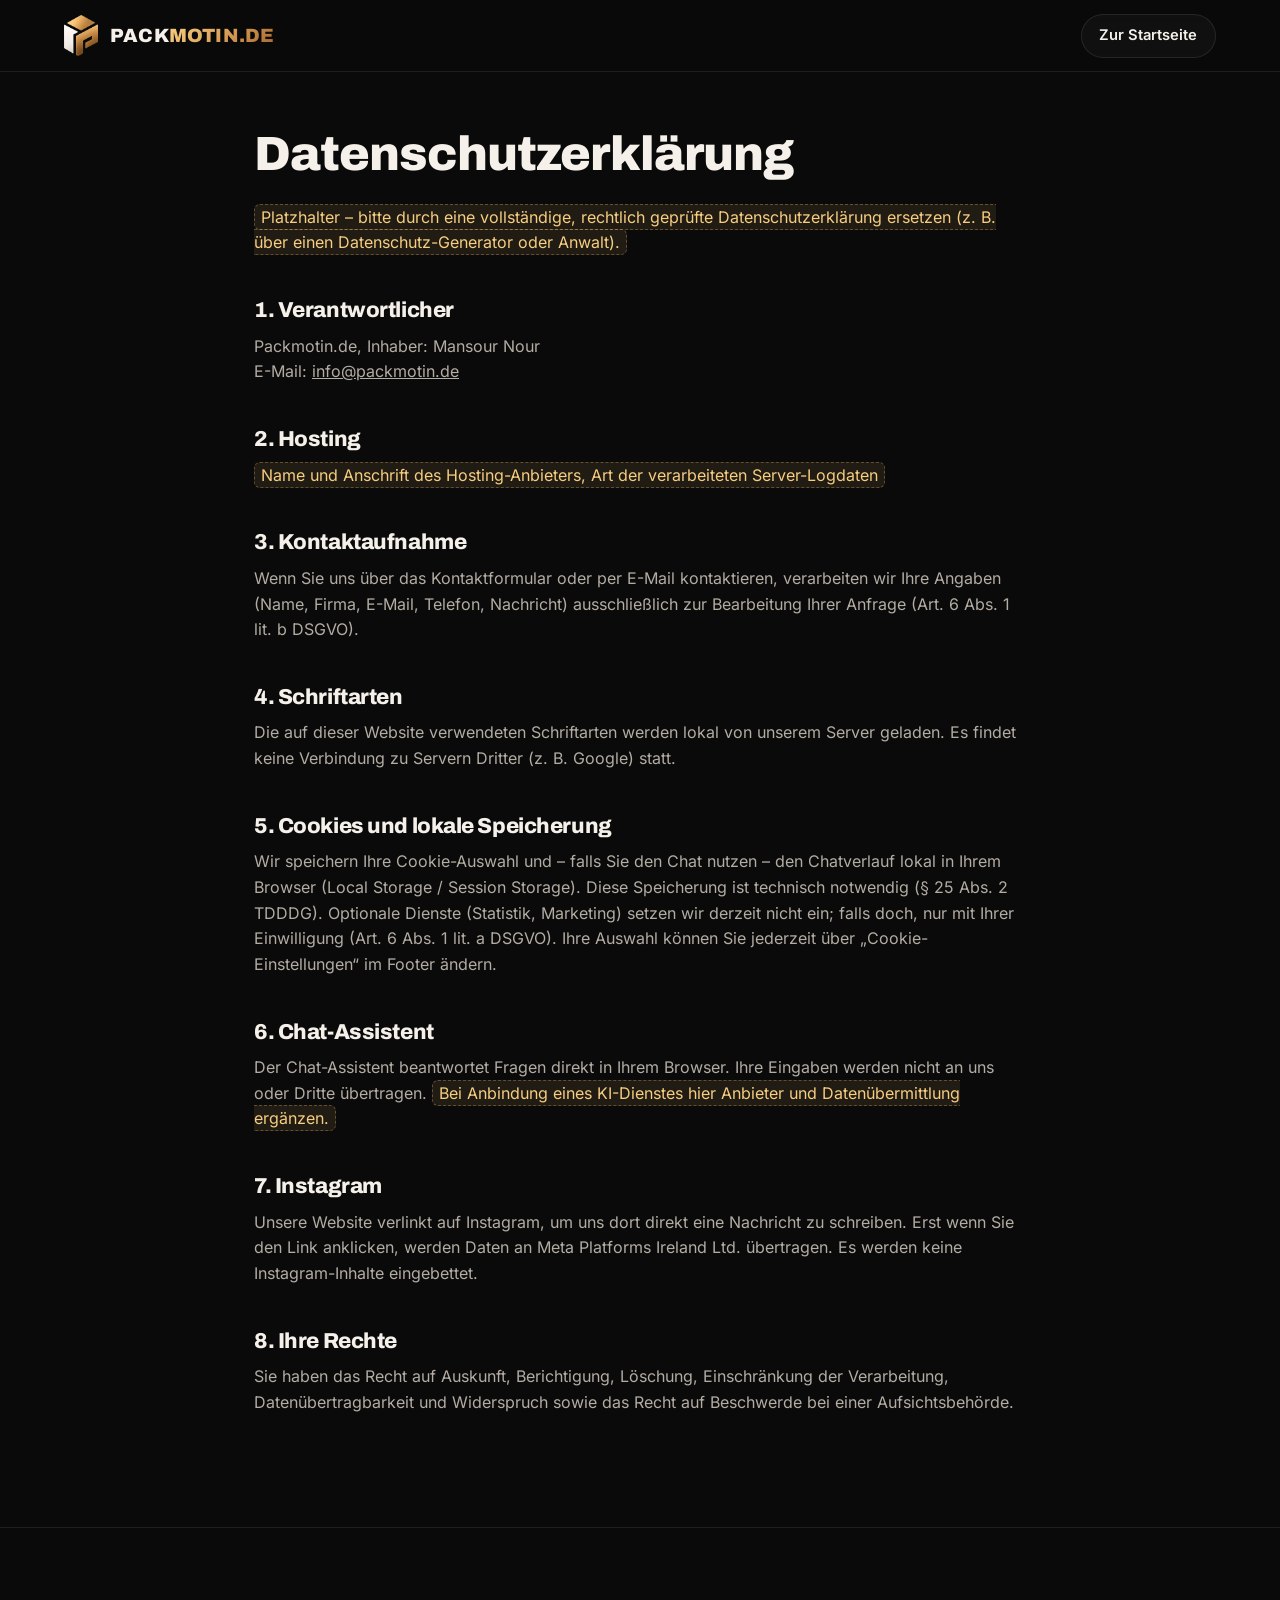
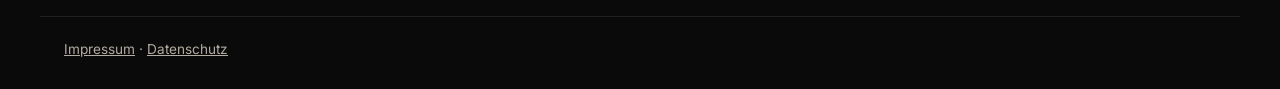
==== commit cd6dbfb8: "Remove address and VAT ID from Impressum Co-Authored-By: Claude Opus 5.5 <noreply@anthropic.com> Cla" ====
--- a/datenschutz.html
+++ b/datenschutz.html
@@ -24,7 +24,6 @@
       <p><span class="todo">Platzhalter – bitte durch eine vollständige, rechtlich geprüfte Datenschutzerklärung ersetzen (z.&nbsp;B. über einen Datenschutz-Generator oder Anwalt).</span></p>
       <h2>1. Verantwortlicher</h2>
       <p>Packmotin.de, Inhaber: Mansour Nour<br>
-      <span class="todo">Straße und Hausnummer, PLZ und Ort</span><br>
       E-Mail: <a href="mailto:info@packmotin.de?subject=Anfrage%20%C3%BCber%20packmotin.de">info@packmotin.de</a></p>
       <h2>2. Hosting</h2>
       <p><span class="todo">Name und Anschrift des Hosting-Anbieters, Art der verarbeiteten Server-Logdaten</span></p>
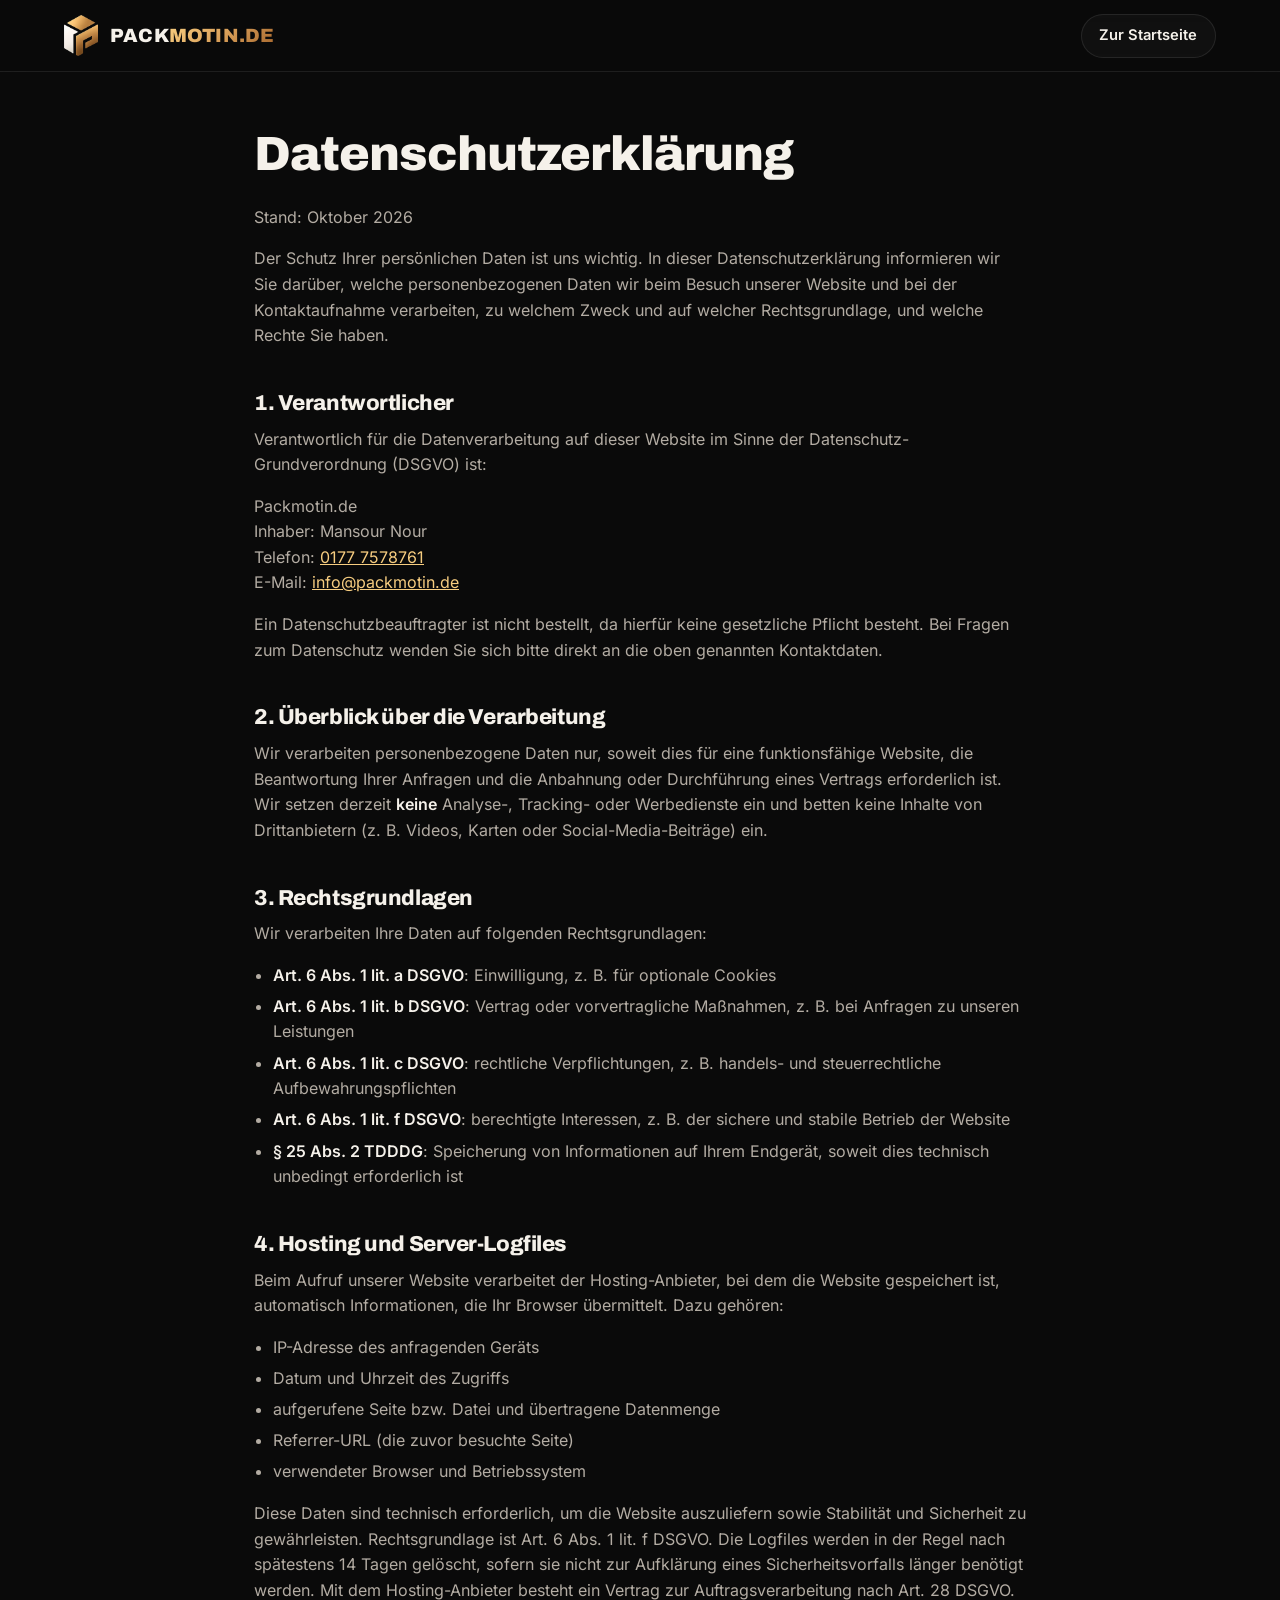
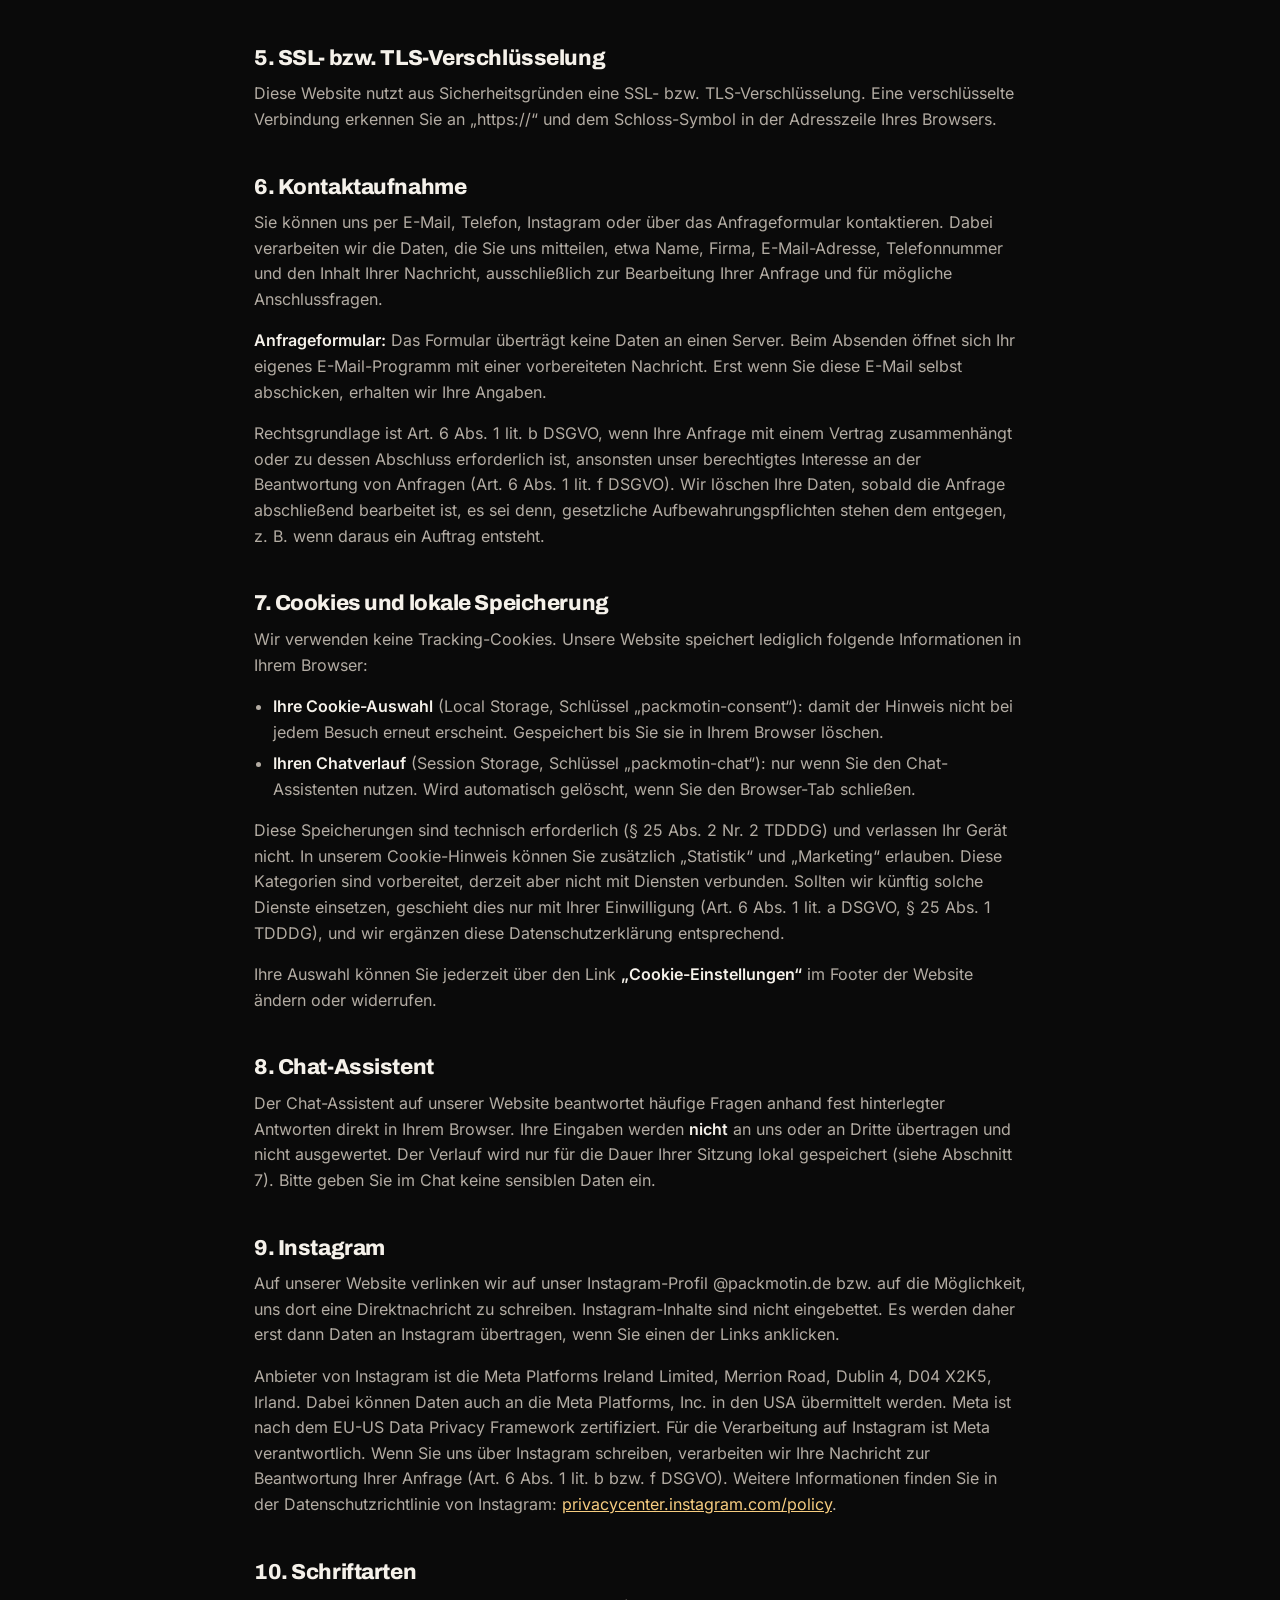
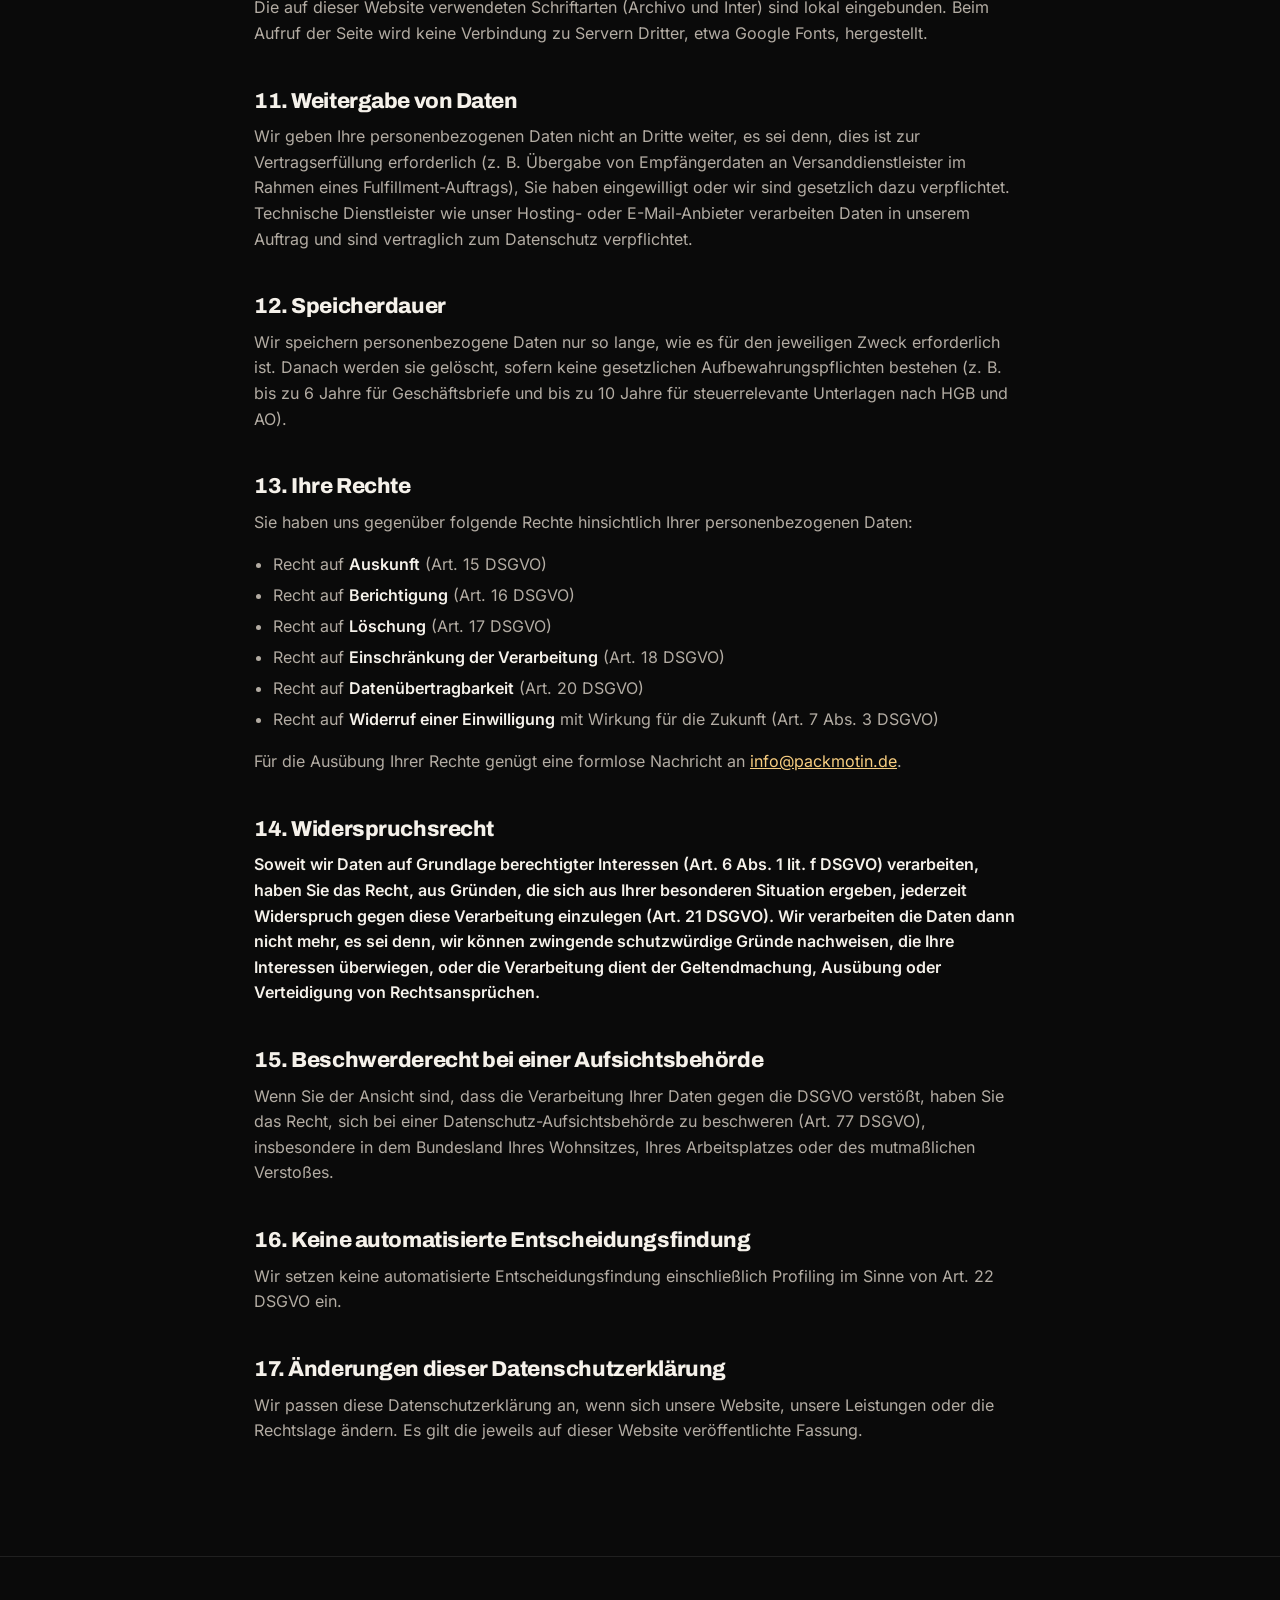
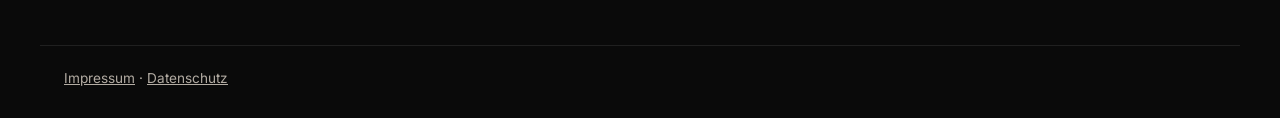
==== commit 4b4f3859: "Write full privacy policy (Datenschutzerklärung) Covers controller, legal bases, hosting logs, TLS, " ====
--- a/datenschutz.html
+++ b/datenschutz.html
@@ -21,24 +21,97 @@
   <main class="legal">
     <div class="container narrow">
       <h1>Datenschutzerklärung</h1>
-      <p><span class="todo">Platzhalter – bitte durch eine vollständige, rechtlich geprüfte Datenschutzerklärung ersetzen (z.&nbsp;B. über einen Datenschutz-Generator oder Anwalt).</span></p>
+      <p>Stand: Oktober 2026</p>
+      <p>Der Schutz Ihrer persönlichen Daten ist uns wichtig. In dieser Datenschutzerklärung informieren wir Sie darüber, welche personenbezogenen Daten wir beim Besuch unserer Website und bei der Kontaktaufnahme verarbeiten, zu welchem Zweck und auf welcher Rechtsgrundlage, und welche Rechte Sie haben.</p>
+
       <h2>1. Verantwortlicher</h2>
-      <p>Packmotin.de, Inhaber: Mansour Nour<br>
-      E-Mail: <a href="mailto:info@packmotin.de?subject=Anfrage%20%C3%BCber%20packmotin.de">info@packmotin.de</a></p>
-      <h2>2. Hosting</h2>
-      <p><span class="todo">Name und Anschrift des Hosting-Anbieters, Art der verarbeiteten Server-Logdaten</span></p>
-      <h2>3. Kontaktaufnahme</h2>
-      <p>Wenn Sie uns über das Kontaktformular oder per E-Mail kontaktieren, verarbeiten wir Ihre Angaben (Name, Firma, E-Mail, Telefon, Nachricht) ausschließlich zur Bearbeitung Ihrer Anfrage (Art. 6 Abs. 1 lit. b DSGVO).</p>
-      <h2>4. Schriftarten</h2>
-      <p>Die auf dieser Website verwendeten Schriftarten werden lokal von unserem Server geladen. Es findet keine Verbindung zu Servern Dritter (z.&nbsp;B. Google) statt.</p>
-      <h2>5. Cookies und lokale Speicherung</h2>
-      <p>Wir speichern Ihre Cookie-Auswahl und – falls Sie den Chat nutzen – den Chatverlauf lokal in Ihrem Browser (Local Storage / Session Storage). Diese Speicherung ist technisch notwendig (§ 25 Abs. 2 TDDDG). Optionale Dienste (Statistik, Marketing) setzen wir derzeit nicht ein; falls doch, nur mit Ihrer Einwilligung (Art. 6 Abs. 1 lit. a DSGVO). Ihre Auswahl können Sie jederzeit über „Cookie-Einstellungen“ im Footer ändern.</p>
-      <h2>6. Chat-Assistent</h2>
-      <p>Der Chat-Assistent beantwortet Fragen direkt in Ihrem Browser. Ihre Eingaben werden nicht an uns oder Dritte übertragen. <span class="todo">Bei Anbindung eines KI-Dienstes hier Anbieter und Datenübermittlung ergänzen.</span></p>
-      <h2>7. Instagram</h2>
-      <p>Unsere Website verlinkt auf Instagram, um uns dort direkt eine Nachricht zu schreiben. Erst wenn Sie den Link anklicken, werden Daten an Meta Platforms Ireland Ltd. übertragen. Es werden keine Instagram-Inhalte eingebettet.</p>
-      <h2>8. Ihre Rechte</h2>
-      <p>Sie haben das Recht auf Auskunft, Berichtigung, Löschung, Einschränkung der Verarbeitung, Datenübertragbarkeit und Widerspruch sowie das Recht auf Beschwerde bei einer Aufsichtsbehörde.</p>
+      <p>Verantwortlich für die Datenverarbeitung auf dieser Website im Sinne der Datenschutz-Grundverordnung (DSGVO) ist:</p>
+      <p>Packmotin.de<br>
+      Inhaber: Mansour Nour<br>
+      Telefon: <a href="tel:+491777578761">0177 7578761</a><br>
+      E-Mail: <a href="mailto:info@packmotin.de?subject=Datenschutz">info@packmotin.de</a></p>
+      <p>Ein Datenschutzbeauftragter ist nicht bestellt, da hierfür keine gesetzliche Pflicht besteht. Bei Fragen zum Datenschutz wenden Sie sich bitte direkt an die oben genannten Kontaktdaten.</p>
+
+      <h2>2. Überblick über die Verarbeitung</h2>
+      <p>Wir verarbeiten personenbezogene Daten nur, soweit dies für eine funktionsfähige Website, die Beantwortung Ihrer Anfragen und die Anbahnung oder Durchführung eines Vertrags erforderlich ist. Wir setzen derzeit <strong>keine</strong> Analyse-, Tracking- oder Werbedienste ein und betten keine Inhalte von Drittanbietern (z.&nbsp;B. Videos, Karten oder Social-Media-Beiträge) ein.</p>
+
+      <h2>3. Rechtsgrundlagen</h2>
+      <p>Wir verarbeiten Ihre Daten auf folgenden Rechtsgrundlagen:</p>
+      <ul>
+        <li><strong>Art. 6 Abs. 1 lit. a DSGVO</strong>: Einwilligung, z.&nbsp;B. für optionale Cookies</li>
+        <li><strong>Art. 6 Abs. 1 lit. b DSGVO</strong>: Vertrag oder vorvertragliche Maßnahmen, z.&nbsp;B. bei Anfragen zu unseren Leistungen</li>
+        <li><strong>Art. 6 Abs. 1 lit. c DSGVO</strong>: rechtliche Verpflichtungen, z.&nbsp;B. handels- und steuerrechtliche Aufbewahrungspflichten</li>
+        <li><strong>Art. 6 Abs. 1 lit. f DSGVO</strong>: berechtigte Interessen, z.&nbsp;B. der sichere und stabile Betrieb der Website</li>
+        <li><strong>§ 25 Abs. 2 TDDDG</strong>: Speicherung von Informationen auf Ihrem Endgerät, soweit dies technisch unbedingt erforderlich ist</li>
+      </ul>
+
+      <h2>4. Hosting und Server-Logfiles</h2>
+      <p>Beim Aufruf unserer Website verarbeitet der Hosting-Anbieter, bei dem die Website gespeichert ist, automatisch Informationen, die Ihr Browser übermittelt. Dazu gehören:</p>
+      <ul>
+        <li>IP-Adresse des anfragenden Geräts</li>
+        <li>Datum und Uhrzeit des Zugriffs</li>
+        <li>aufgerufene Seite bzw. Datei und übertragene Datenmenge</li>
+        <li>Referrer-URL (die zuvor besuchte Seite)</li>
+        <li>verwendeter Browser und Betriebssystem</li>
+      </ul>
+      <p>Diese Daten sind technisch erforderlich, um die Website auszuliefern sowie Stabilität und Sicherheit zu gewährleisten. Rechtsgrundlage ist Art. 6 Abs. 1 lit. f DSGVO. Die Logfiles werden in der Regel nach spätestens 14 Tagen gelöscht, sofern sie nicht zur Aufklärung eines Sicherheitsvorfalls länger benötigt werden. Mit dem Hosting-Anbieter besteht ein Vertrag zur Auftragsverarbeitung nach Art. 28 DSGVO.</p>
+
+      <h2>5. SSL- bzw. TLS-Verschlüsselung</h2>
+      <p>Diese Website nutzt aus Sicherheitsgründen eine SSL- bzw. TLS-Verschlüsselung. Eine verschlüsselte Verbindung erkennen Sie an „https://“ und dem Schloss-Symbol in der Adresszeile Ihres Browsers.</p>
+
+      <h2>6. Kontaktaufnahme</h2>
+      <p>Sie können uns per E-Mail, Telefon, Instagram oder über das Anfrageformular kontaktieren. Dabei verarbeiten wir die Daten, die Sie uns mitteilen, etwa Name, Firma, E-Mail-Adresse, Telefonnummer und den Inhalt Ihrer Nachricht, ausschließlich zur Bearbeitung Ihrer Anfrage und für mögliche Anschlussfragen.</p>
+      <p><strong>Anfrageformular:</strong> Das Formular überträgt keine Daten an einen Server. Beim Absenden öffnet sich Ihr eigenes E-Mail-Programm mit einer vorbereiteten Nachricht. Erst wenn Sie diese E-Mail selbst abschicken, erhalten wir Ihre Angaben.</p>
+      <p>Rechtsgrundlage ist Art. 6 Abs. 1 lit. b DSGVO, wenn Ihre Anfrage mit einem Vertrag zusammenhängt oder zu dessen Abschluss erforderlich ist, ansonsten unser berechtigtes Interesse an der Beantwortung von Anfragen (Art. 6 Abs. 1 lit. f DSGVO). Wir löschen Ihre Daten, sobald die Anfrage abschließend bearbeitet ist, es sei denn, gesetzliche Aufbewahrungspflichten stehen dem entgegen, z.&nbsp;B. wenn daraus ein Auftrag entsteht.</p>
+
+      <h2>7. Cookies und lokale Speicherung</h2>
+      <p>Wir verwenden keine Tracking-Cookies. Unsere Website speichert lediglich folgende Informationen in Ihrem Browser:</p>
+      <ul>
+        <li><strong>Ihre Cookie-Auswahl</strong> (Local Storage, Schlüssel „packmotin-consent“): damit der Hinweis nicht bei jedem Besuch erneut erscheint. Gespeichert bis Sie sie in Ihrem Browser löschen.</li>
+        <li><strong>Ihren Chatverlauf</strong> (Session Storage, Schlüssel „packmotin-chat“): nur wenn Sie den Chat-Assistenten nutzen. Wird automatisch gelöscht, wenn Sie den Browser-Tab schließen.</li>
+      </ul>
+      <p>Diese Speicherungen sind technisch erforderlich (§ 25 Abs. 2 Nr. 2 TDDDG) und verlassen Ihr Gerät nicht. In unserem Cookie-Hinweis können Sie zusätzlich „Statistik“ und „Marketing“ erlauben. Diese Kategorien sind vorbereitet, derzeit aber nicht mit Diensten verbunden. Sollten wir künftig solche Dienste einsetzen, geschieht dies nur mit Ihrer Einwilligung (Art. 6 Abs. 1 lit. a DSGVO, § 25 Abs. 1 TDDDG), und wir ergänzen diese Datenschutzerklärung entsprechend.</p>
+      <p>Ihre Auswahl können Sie jederzeit über den Link <strong>„Cookie-Einstellungen“</strong> im Footer der Website ändern oder widerrufen.</p>
+
+      <h2>8. Chat-Assistent</h2>
+      <p>Der Chat-Assistent auf unserer Website beantwortet häufige Fragen anhand fest hinterlegter Antworten direkt in Ihrem Browser. Ihre Eingaben werden <strong>nicht</strong> an uns oder an Dritte übertragen und nicht ausgewertet. Der Verlauf wird nur für die Dauer Ihrer Sitzung lokal gespeichert (siehe Abschnitt 7). Bitte geben Sie im Chat keine sensiblen Daten ein.</p>
+
+      <h2>9. Instagram</h2>
+      <p>Auf unserer Website verlinken wir auf unser Instagram-Profil @packmotin.de bzw. auf die Möglichkeit, uns dort eine Direktnachricht zu schreiben. Instagram-Inhalte sind nicht eingebettet. Es werden daher erst dann Daten an Instagram übertragen, wenn Sie einen der Links anklicken.</p>
+      <p>Anbieter von Instagram ist die Meta Platforms Ireland Limited, Merrion Road, Dublin 4, D04 X2K5, Irland. Dabei können Daten auch an die Meta Platforms, Inc. in den USA übermittelt werden. Meta ist nach dem EU-US Data Privacy Framework zertifiziert. Für die Verarbeitung auf Instagram ist Meta verantwortlich. Wenn Sie uns über Instagram schreiben, verarbeiten wir Ihre Nachricht zur Beantwortung Ihrer Anfrage (Art. 6 Abs. 1 lit. b bzw. f DSGVO). Weitere Informationen finden Sie in der Datenschutzrichtlinie von Instagram: <a href="https://privacycenter.instagram.com/policy" rel="noopener">privacycenter.instagram.com/policy</a>.</p>
+
+      <h2>10. Schriftarten</h2>
+      <p>Die auf dieser Website verwendeten Schriftarten (Archivo und Inter) sind lokal eingebunden. Beim Aufruf der Seite wird keine Verbindung zu Servern Dritter, etwa Google Fonts, hergestellt.</p>
+
+      <h2>11. Weitergabe von Daten</h2>
+      <p>Wir geben Ihre personenbezogenen Daten nicht an Dritte weiter, es sei denn, dies ist zur Vertragserfüllung erforderlich (z.&nbsp;B. Übergabe von Empfängerdaten an Versanddienstleister im Rahmen eines Fulfillment-Auftrags), Sie haben eingewilligt oder wir sind gesetzlich dazu verpflichtet. Technische Dienstleister wie unser Hosting- oder E-Mail-Anbieter verarbeiten Daten in unserem Auftrag und sind vertraglich zum Datenschutz verpflichtet.</p>
+
+      <h2>12. Speicherdauer</h2>
+      <p>Wir speichern personenbezogene Daten nur so lange, wie es für den jeweiligen Zweck erforderlich ist. Danach werden sie gelöscht, sofern keine gesetzlichen Aufbewahrungspflichten bestehen (z.&nbsp;B. bis zu 6 Jahre für Geschäftsbriefe und bis zu 10 Jahre für steuerrelevante Unterlagen nach HGB und AO).</p>
+
+      <h2>13. Ihre Rechte</h2>
+      <p>Sie haben uns gegenüber folgende Rechte hinsichtlich Ihrer personenbezogenen Daten:</p>
+      <ul>
+        <li>Recht auf <strong>Auskunft</strong> (Art. 15 DSGVO)</li>
+        <li>Recht auf <strong>Berichtigung</strong> (Art. 16 DSGVO)</li>
+        <li>Recht auf <strong>Löschung</strong> (Art. 17 DSGVO)</li>
+        <li>Recht auf <strong>Einschränkung der Verarbeitung</strong> (Art. 18 DSGVO)</li>
+        <li>Recht auf <strong>Datenübertragbarkeit</strong> (Art. 20 DSGVO)</li>
+        <li>Recht auf <strong>Widerruf einer Einwilligung</strong> mit Wirkung für die Zukunft (Art. 7 Abs. 3 DSGVO)</li>
+      </ul>
+      <p>Für die Ausübung Ihrer Rechte genügt eine formlose Nachricht an <a href="mailto:info@packmotin.de?subject=Datenschutz">info@packmotin.de</a>.</p>
+
+      <h2>14. Widerspruchsrecht</h2>
+      <p><strong>Soweit wir Daten auf Grundlage berechtigter Interessen (Art. 6 Abs. 1 lit. f DSGVO) verarbeiten, haben Sie das Recht, aus Gründen, die sich aus Ihrer besonderen Situation ergeben, jederzeit Widerspruch gegen diese Verarbeitung einzulegen (Art. 21 DSGVO). Wir verarbeiten die Daten dann nicht mehr, es sei denn, wir können zwingende schutzwürdige Gründe nachweisen, die Ihre Interessen überwiegen, oder die Verarbeitung dient der Geltendmachung, Ausübung oder Verteidigung von Rechtsansprüchen.</strong></p>
+
+      <h2>15. Beschwerderecht bei einer Aufsichtsbehörde</h2>
+      <p>Wenn Sie der Ansicht sind, dass die Verarbeitung Ihrer Daten gegen die DSGVO verstößt, haben Sie das Recht, sich bei einer Datenschutz-Aufsichtsbehörde zu beschweren (Art. 77 DSGVO), insbesondere in dem Bundesland Ihres Wohnsitzes, Ihres Arbeitsplatzes oder des mutmaßlichen Verstoßes.</p>
+
+      <h2>16. Keine automatisierte Entscheidungsfindung</h2>
+      <p>Wir setzen keine automatisierte Entscheidungsfindung einschließlich Profiling im Sinne von Art. 22 DSGVO ein.</p>
+
+      <h2>17. Änderungen dieser Datenschutzerklärung</h2>
+      <p>Wir passen diese Datenschutzerklärung an, wenn sich unsere Website, unsere Leistungen oder die Rechtslage ändern. Es gilt die jeweils auf dieser Website veröffentlichte Fassung.</p>
     </div>
   </main>
   <footer class="site-footer">
--- a/styles.css
+++ b/styles.css
@@ -431,6 +431,10 @@
 .legal h1 { font-size: clamp(2rem, 5vw, 3rem); }
 .legal h2 { font-size: 1.35rem; margin-top: 2em; }
 .legal p, .legal li { color: var(--muted); }
+.legal ul { padding-left: 1.2em; }
+.legal li { margin-bottom: 0.35em; }
+.legal strong { color: var(--text); font-weight: 600; }
+.legal a { color: var(--gold-1); }
 .legal .todo { color: var(--gold-1); background: rgba(227, 171, 99, 0.1); border: 1px dashed var(--border-strong); padding: 2px 6px; border-radius: 6px; }
 
 /* Reveal on scroll */
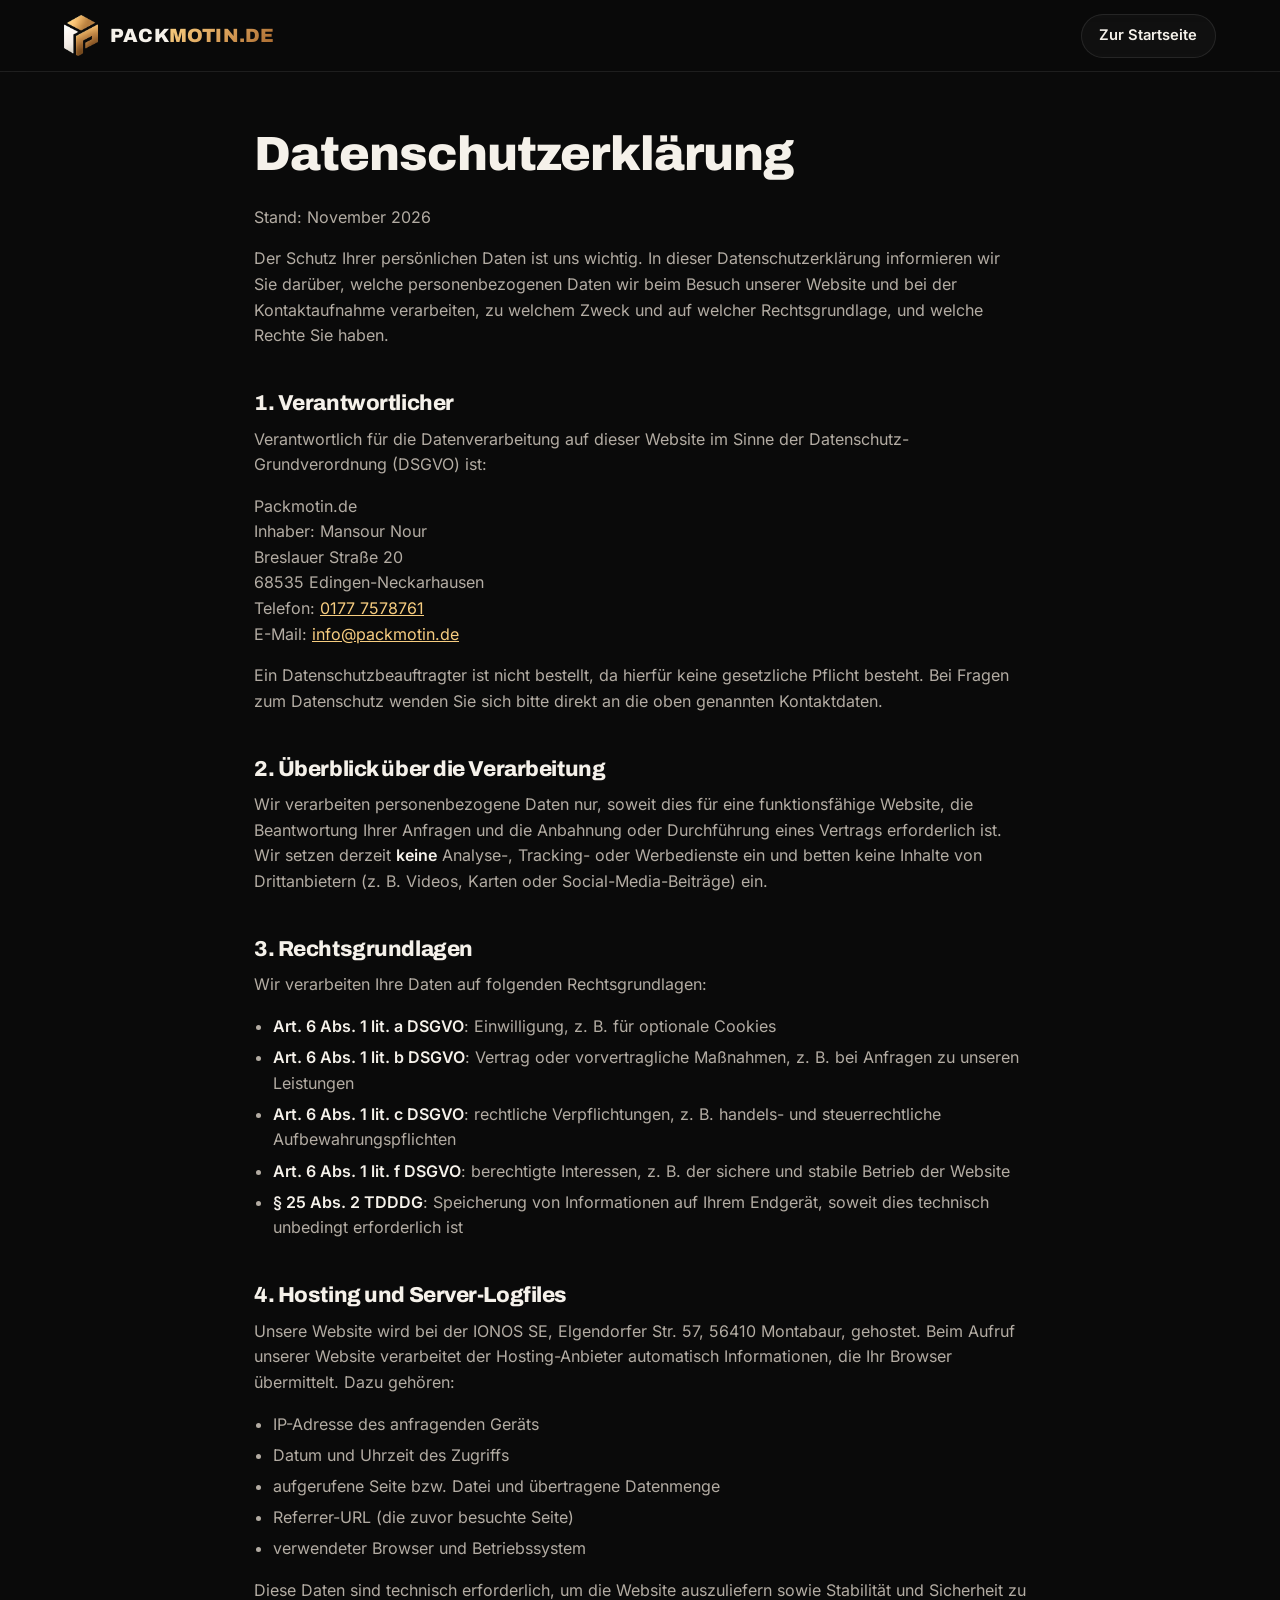
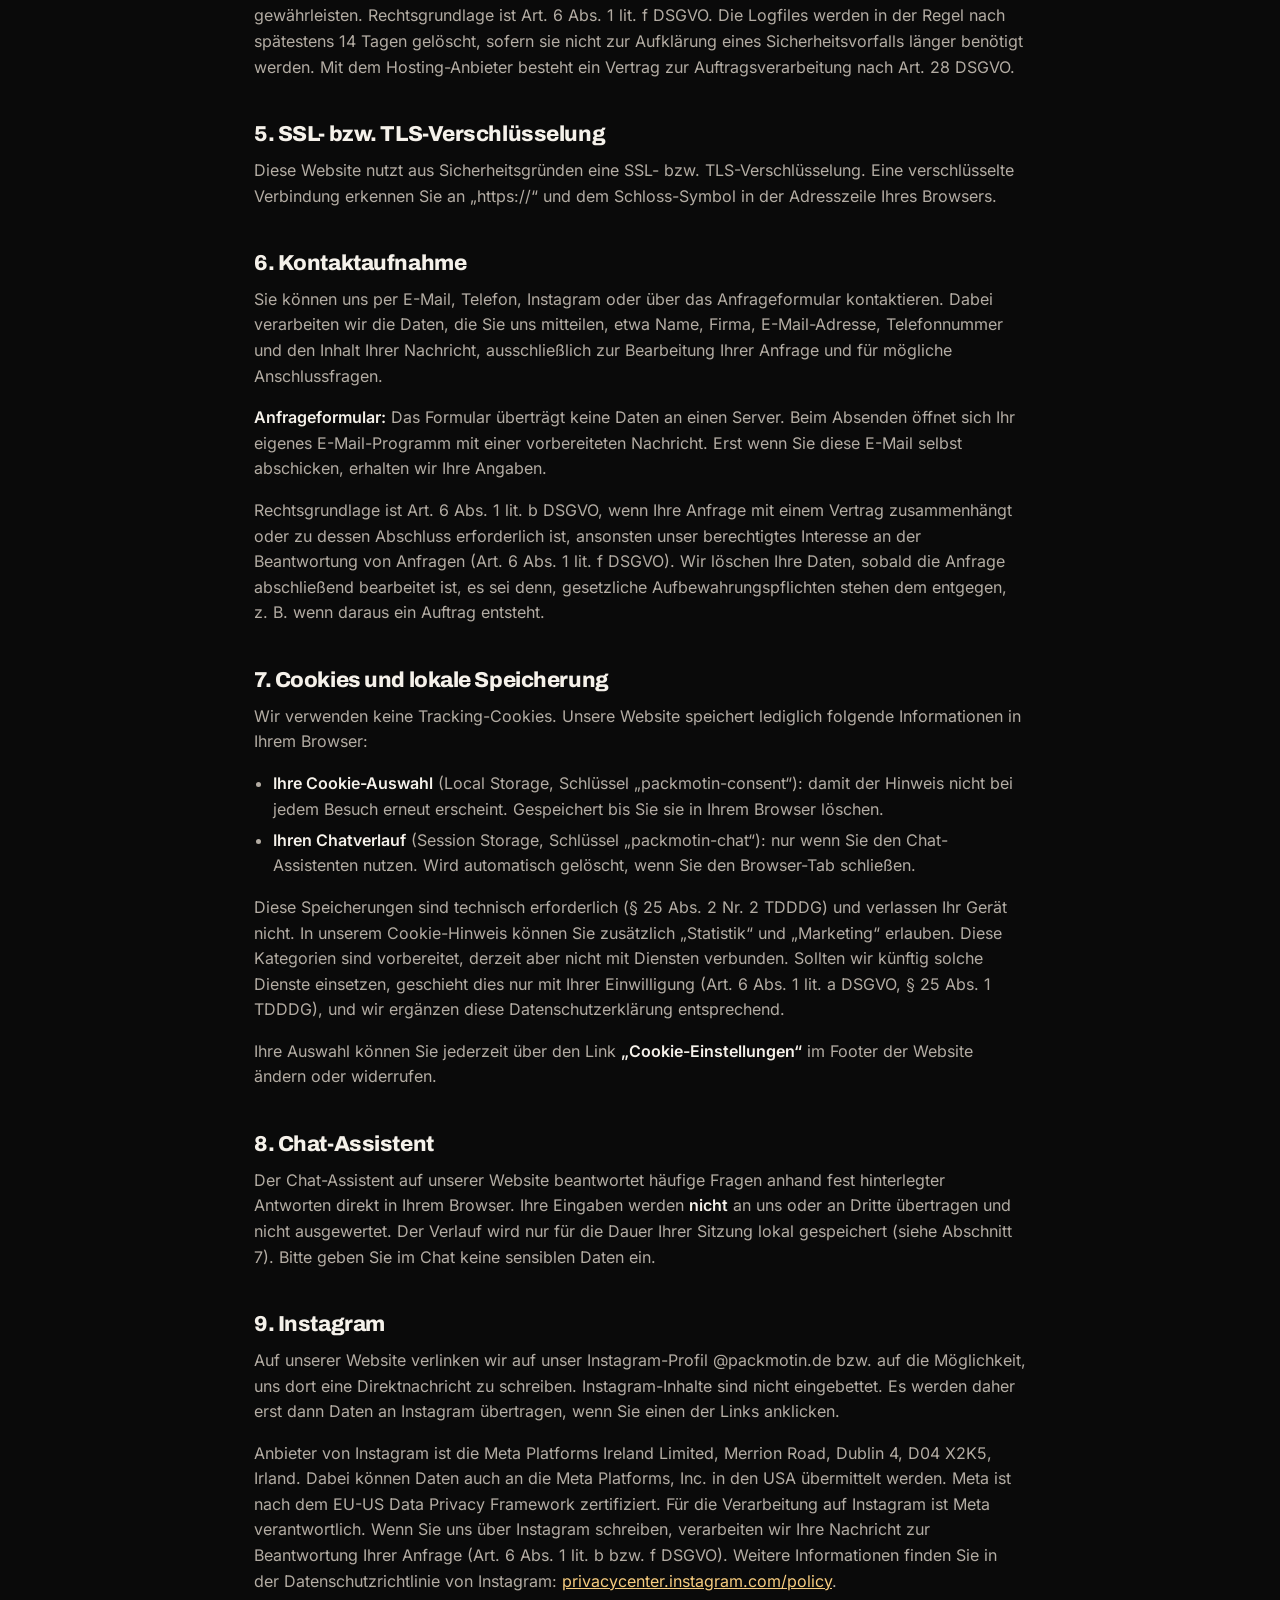
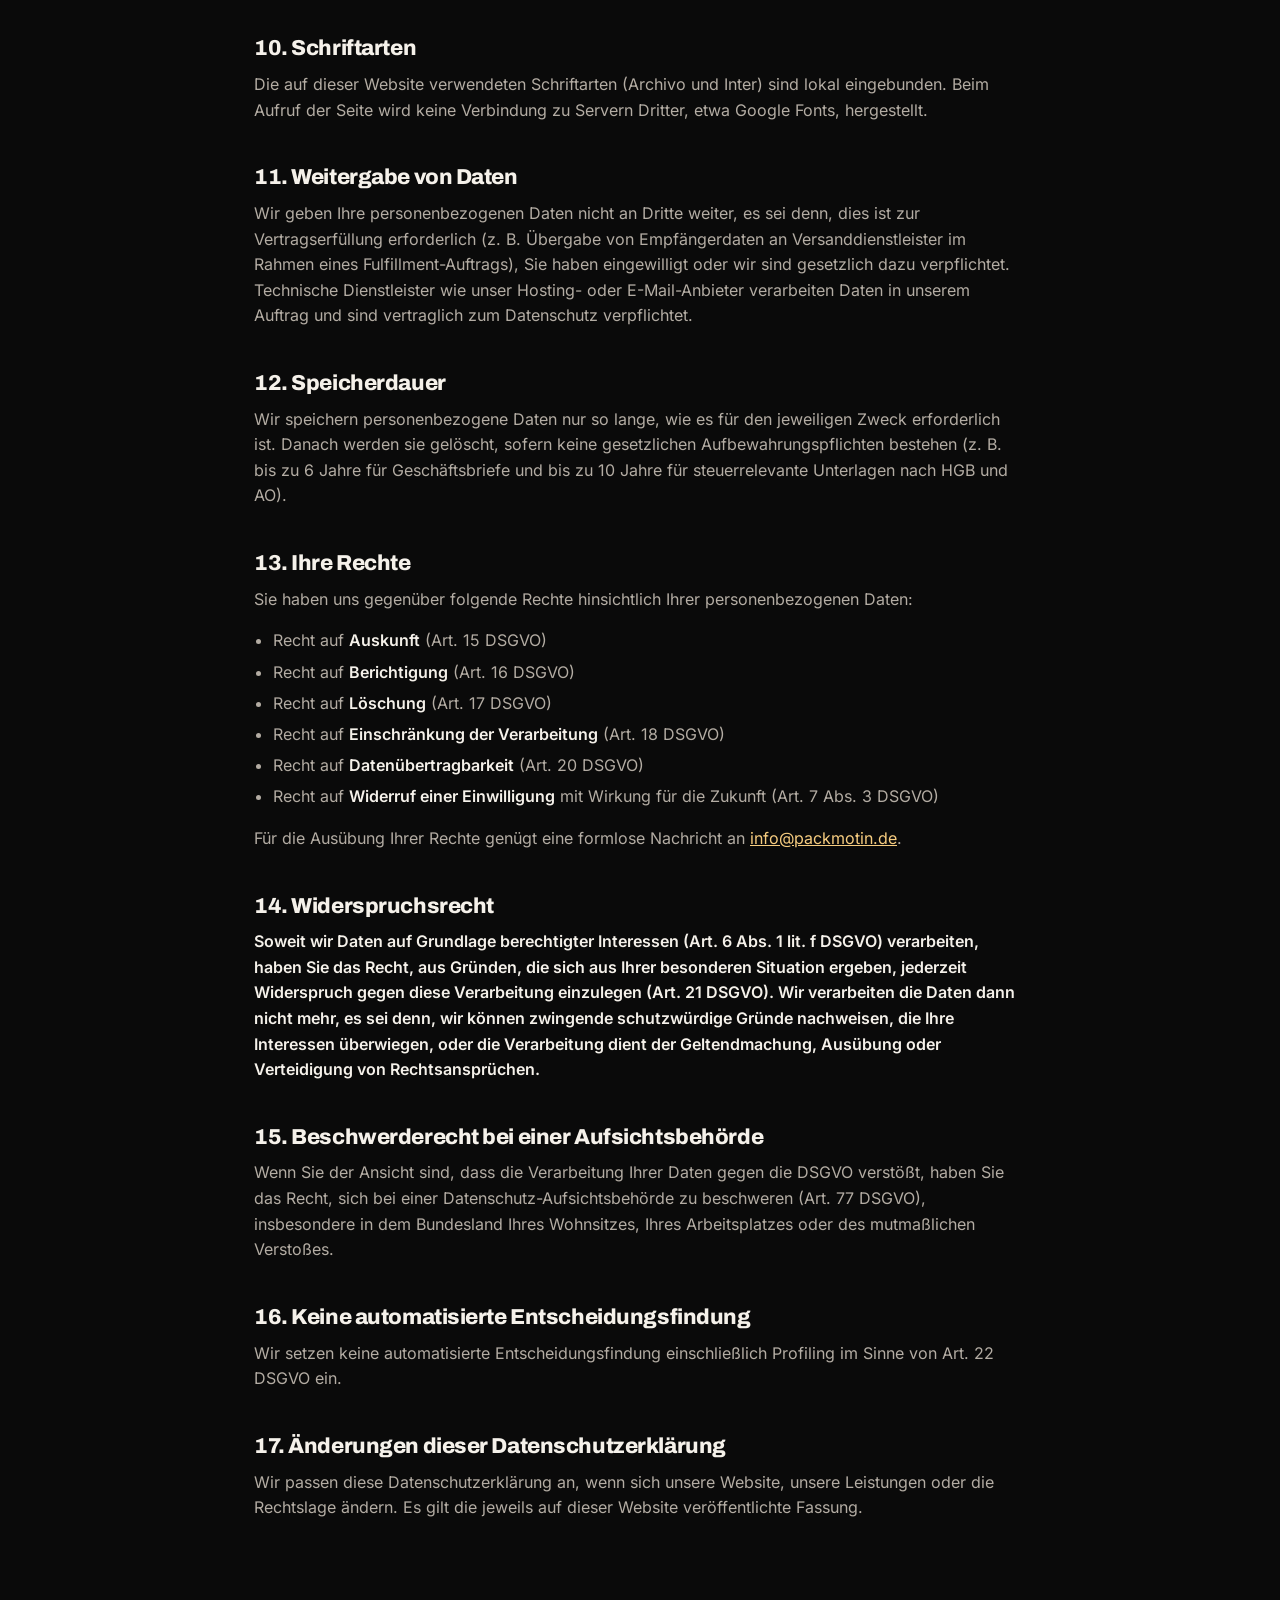
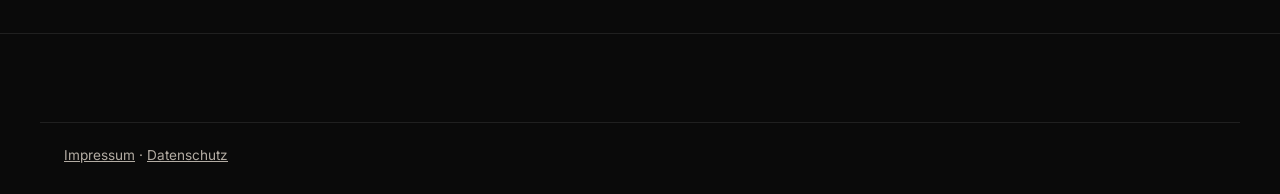
==== commit 354d855b: "Add business address and Mannheim/Heidelberg location - Impressum and Datenschutz: Breslauer Straße " ====
--- a/datenschutz.html
+++ b/datenschutz.html
@@ -4,8 +4,9 @@
   <meta charset="utf-8">
   <meta name="viewport" content="width=device-width, initial-scale=1">
   <title>Datenschutz – Packmotin</title>
-  <meta name="robots" content="noindex">
-  <link rel="icon" type="image/png" href="assets/favicon.png">
+  <meta name="robots" content="noindex, follow">
+  <link rel="icon" href="/favicon.ico" sizes="48x48">
+  <link rel="apple-touch-icon" href="/apple-touch-icon.png">
   <link rel="stylesheet" href="styles.css">
 </head>
 <body>
@@ -21,13 +22,15 @@
   <main class="legal">
     <div class="container narrow">
       <h1>Datenschutzerklärung</h1>
-      <p>Stand: Oktober 2026</p>
+      <p>Stand: November 2026</p>
       <p>Der Schutz Ihrer persönlichen Daten ist uns wichtig. In dieser Datenschutzerklärung informieren wir Sie darüber, welche personenbezogenen Daten wir beim Besuch unserer Website und bei der Kontaktaufnahme verarbeiten, zu welchem Zweck und auf welcher Rechtsgrundlage, und welche Rechte Sie haben.</p>
 
       <h2>1. Verantwortlicher</h2>
       <p>Verantwortlich für die Datenverarbeitung auf dieser Website im Sinne der Datenschutz-Grundverordnung (DSGVO) ist:</p>
       <p>Packmotin.de<br>
       Inhaber: Mansour Nour<br>
+      Breslauer Straße 20<br>
+      68535 Edingen-Neckarhausen<br>
       Telefon: <a href="tel:+491777578761">0177 7578761</a><br>
       E-Mail: <a href="mailto:info@packmotin.de?subject=Datenschutz">info@packmotin.de</a></p>
       <p>Ein Datenschutzbeauftragter ist nicht bestellt, da hierfür keine gesetzliche Pflicht besteht. Bei Fragen zum Datenschutz wenden Sie sich bitte direkt an die oben genannten Kontaktdaten.</p>
@@ -46,7 +49,7 @@
       </ul>
 
       <h2>4. Hosting und Server-Logfiles</h2>
-      <p>Beim Aufruf unserer Website verarbeitet der Hosting-Anbieter, bei dem die Website gespeichert ist, automatisch Informationen, die Ihr Browser übermittelt. Dazu gehören:</p>
+      <p>Unsere Website wird bei der IONOS SE, Elgendorfer Str. 57, 56410 Montabaur, gehostet. Beim Aufruf unserer Website verarbeitet der Hosting-Anbieter automatisch Informationen, die Ihr Browser übermittelt. Dazu gehören:</p>
       <ul>
         <li>IP-Adresse des anfragenden Geräts</li>
         <li>Datum und Uhrzeit des Zugriffs</li>
